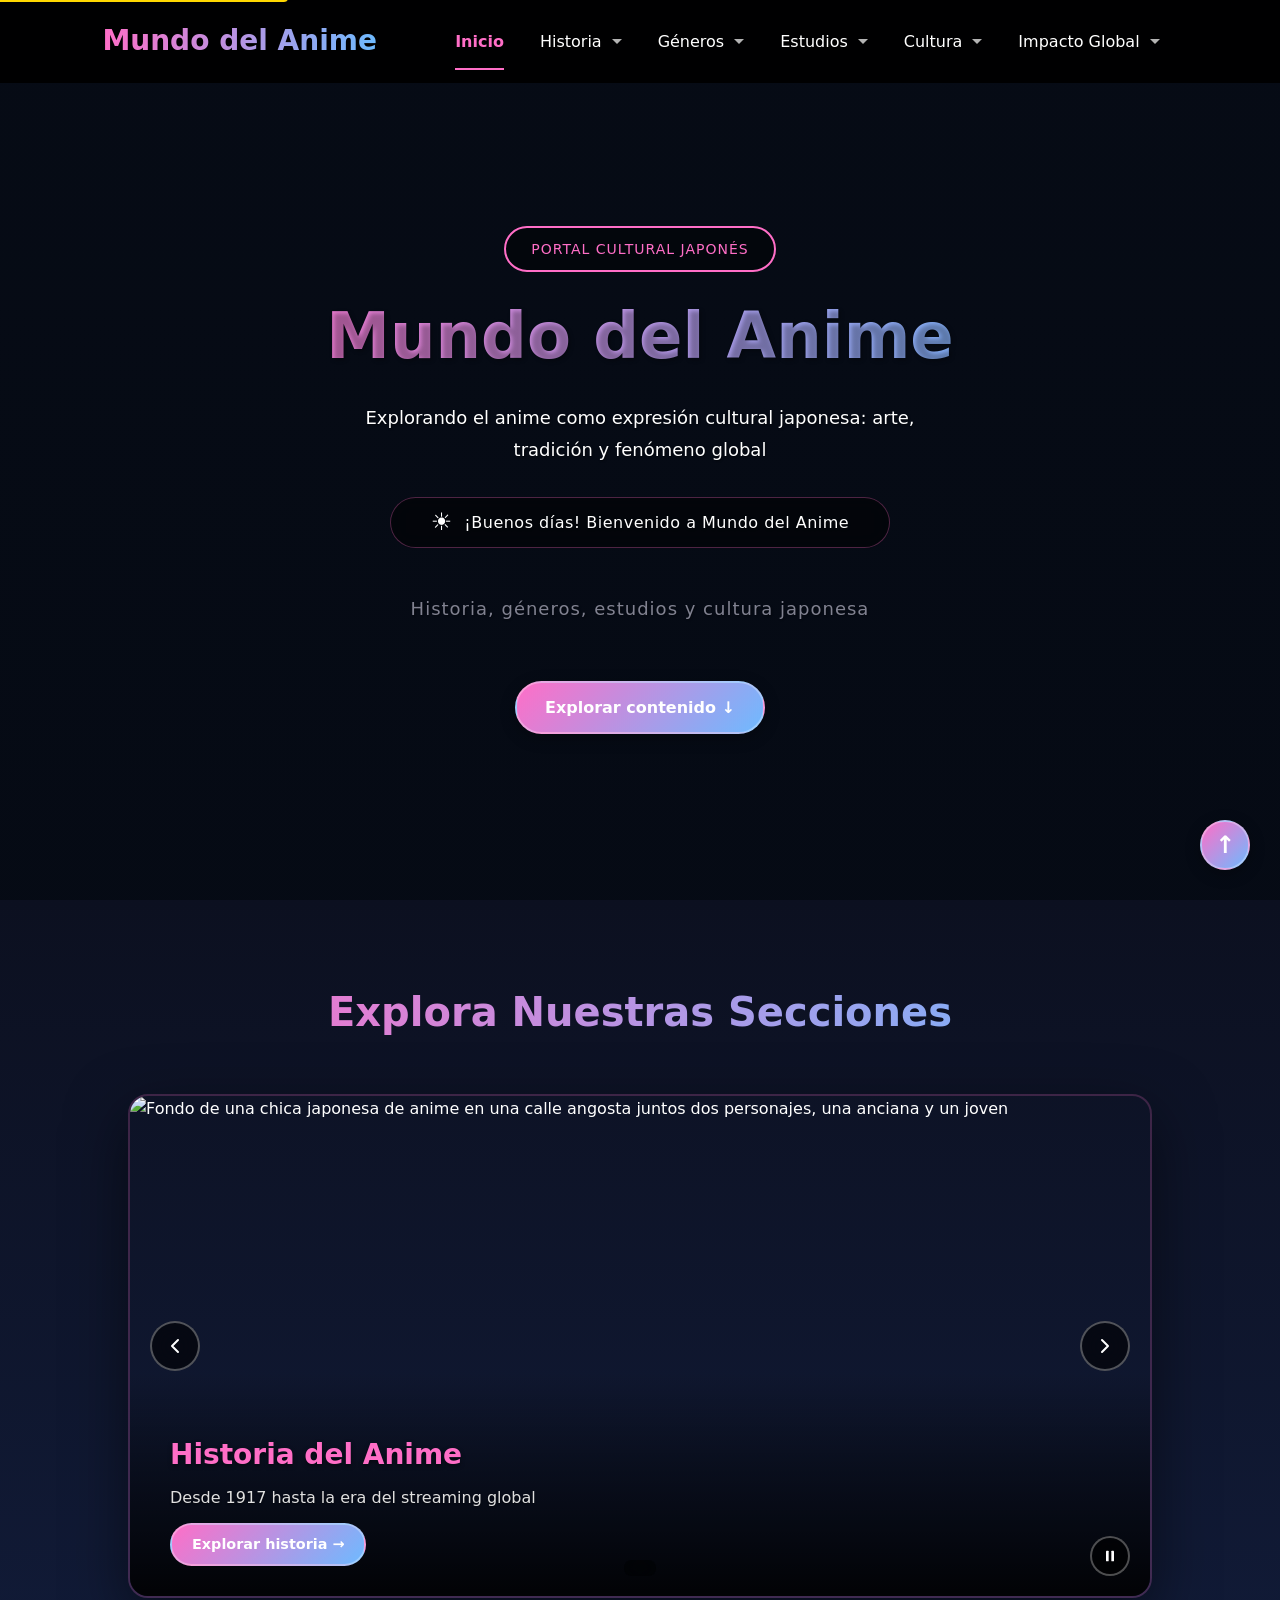
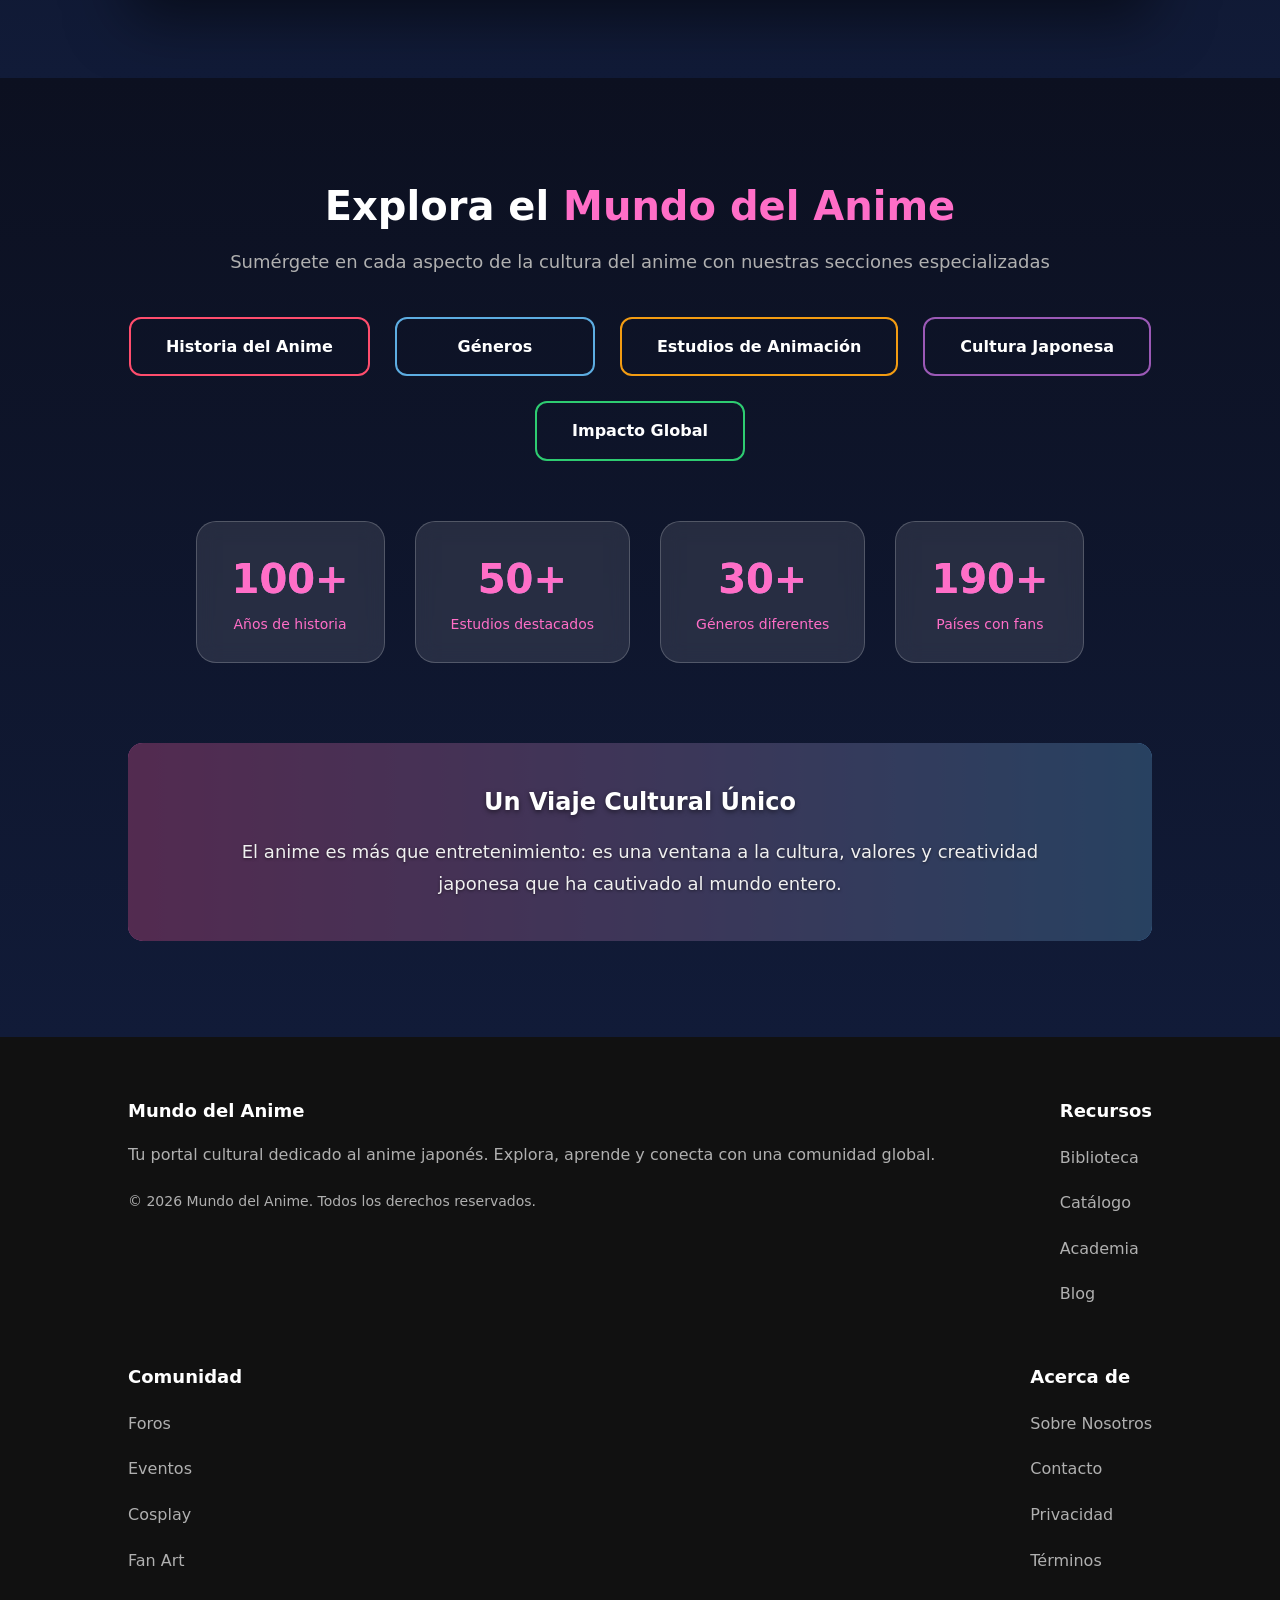
==== HTML/index.html @ baec37e3 "Add files via upload" ====
<!DOCTYPE html>
<html lang="es">
<head>
    <meta charset="UTF-8">
    <meta name="viewport" content="width=device-width, initial-scale=1.0">
    <meta name="description" content="Mundo del Anime - Portal cultural dedicado al anime japonés. Explora historia, géneros, estudios, cultura y el impacto global del anime.">
    <title>Mundo del Anime - Portal Cultural Japonés</title>
    <link rel="preconnect" href="https://fonts.googleapis.com">
    <link rel="preconnect" href="https://fonts.gstatic.com" crossorigin>
    <link rel="stylesheet" href="../CSS/estilos.css">
    <link rel="stylesheet" href="../CSS/dropdown.css">
    <link rel="stylesheet" href="../CSS/lang-selector.css">
</head>
<body class="pagina-index">
    <a href="#main-content" class="skip-link">Saltar al contenido principal</a>

    <header role="banner">
        <button class="hamburger" id="hamburgerBtn" aria-label="Menú de navegación" aria-expanded="false">☰</button>
        <a href="index.html" class="logo" aria-label="Mundo del Anime - Inicio">Mundo del Anime</a>
        
        <nav role="navigation" aria-label="Navegación principal" id="mainNav">
            <ul class="nav-menu">
                <li><a href="index.html" class="nav-link" aria-current="page">Inicio</a></li>
                
                <!-- DROPDOWN: HISTORIA -->
                <li>
                    <button class="dropdown-btn" aria-expanded="false" aria-haspopup="true" aria-controls="dropdown-historia">
                        Historia
                        <span class="dropdown-arrow" aria-hidden="true"></span>
                    </button>
                    <ul class="dropdown-list" id="dropdown-historia" role="menu">
                        <li role="none"><a href="historia.html#periodo1-titulo" class="dropdown-item" role="menuitem">Los Orígenes</a></li>
                        <li role="none"><a href="historia.html#periodo2-titulo" class="dropdown-item" role="menuitem">Posguerra</a></li>
                        <li role="none"><a href="historia.html#periodo3-titulo" class="dropdown-item" role="menuitem">Era Dorada</a></li>
                        <li role="none"><a href="historia.html#periodo4-titulo" class="dropdown-item" role="menuitem">Expansión Global</a></li>
                        <li role="none"><a href="historia.html#periodo5-titulo" class="dropdown-item" role="menuitem">Era Digital</a></li>
                        <li role="none"><a href="historia.html#periodo6-titulo" class="dropdown-item" role="menuitem">Streaming</a></li>
                    </ul>
                </li>
                
                <!-- DROPDOWN: GÉNEROS -->
                <li>
                    <button class="dropdown-btn" aria-expanded="false" aria-haspopup="true" aria-controls="dropdown-generos">
                        Géneros
                        <span class="dropdown-arrow" aria-hidden="true"></span>
                    </button>
                    <ul class="dropdown-list" id="dropdown-generos" role="menu">
                        <li role="none"><a href="generos.html#demograficos-titulo" class="dropdown-item" role="menuitem">Demográficos</a></li>
                        <li role="none"><a href="generos.html#tematicos-titulo" class="dropdown-item" role="menuitem">Temáticos</a></li>
                    </ul>
                </li>
                
                <!-- DROPDOWN: ESTUDIOS -->
                <li>
                    <button class="dropdown-btn" aria-expanded="false" aria-haspopup="true" aria-controls="dropdown-estudios">
                        Estudios
                        <span class="dropdown-arrow" aria-hidden="true"></span>
                    </button>
                    <ul class="dropdown-list" id="dropdown-estudios" role="menu">
                        <li role="none"><a href="estudios.html#ghibli-titulo" class="dropdown-item" role="menuitem">Studio Ghibli</a></li>
                        <li role="none"><a href="estudios.html#kyoto-titulo" class="dropdown-item" role="menuitem">Kyoto Animation</a></li>
                        <li role="none"><a href="estudios.html#toei-titulo" class="dropdown-item" role="menuitem">Toei Animation</a></li>
                    </ul>
                </li>
                
                <!-- DROPDOWN: CULTURA -->
                <li>
                    <button class="dropdown-btn" aria-expanded="false" aria-haspopup="true" aria-controls="dropdown-cultura">
                        Cultura
                        <span class="dropdown-arrow" aria-hidden="true"></span>
                    </button>
                    <ul class="dropdown-list" id="dropdown-cultura" role="menu">
                        <li role="none"><a href="cultura.html#valores-titulo" class="dropdown-item" role="menuitem">Valores</a></li>
                        <li role="none"><a href="cultura.html#tradiciones-titulo" class="dropdown-item" role="menuitem">Tradiciones</a></li>
                        <li role="none"><a href="cultura.html#gastronomia-titulo" class="dropdown-item" role="menuitem">Gastronomía</a></li>
                        <li role="none"><a href="cultura.html#festivales-titulo" class="dropdown-item" role="menuitem">Festivales</a></li>
                    </ul>
                </li>
                
                <!-- DROPDOWN: IMPACTO GLOBAL -->
                <li>
                    <button class="dropdown-btn" aria-expanded="false" aria-haspopup="true" aria-controls="dropdown-impacto">
                        Impacto Global
                        <span class="dropdown-arrow" aria-hidden="true"></span>
                    </button>
                    <ul class="dropdown-list" id="dropdown-impacto" role="menu">
                        <li role="none"><a href="impacto.html#videojuegos-titulo" class="dropdown-item" role="menuitem">Videojuegos</a></li>
                        <li role="none"><a href="impacto.html#eventos-titulo" class="dropdown-item" role="menuitem">Eventos</a></li>
                        <li role="none"><a href="impacto.html#streaming-titulo" class="dropdown-item" role="menuitem">Streaming</a></li>
                        <li role="none"><a href="impacto.html#influencia-titulo" class="dropdown-item" role="menuitem">Influencia</a></li>
                    </ul>
                </li>
            </ul>
        </nav>
    </header>

    <main id="main-content" role="main">
        <section class="hero video-hero" id="video-hero" aria-label="Introducción visual">
            <video class="video-background" id="hero-video" muted playsinline loop aria-label="Video de fondo con escenas de anime" preload="none">
                <source src="../Videos/anime-bg-1.mp4" type="video/mp4">
                <source src="../Videos/anime-bg-2.mp4" type="video/mp4">
                <source src="../Videos/anime-bg-3.mp4" type="video/mp4">
                <source src="../Videos/anime-bg-4.mp4" type="video/mp4">
                <source src="../Videos/anime-bg-5.mp4" type="video/mp4">
            </video>
            
            <div class="hero-content-simple index-hero-simple">
                <div class="portal index-portal">Portal Cultural Japonés</div>
                <h1 class="titulo index-titulo">Mundo del Anime</h1>
                <p class="index-descripcion">Explorando el anime como expresión cultural japonesa: arte, tradición y fenómeno global</p>
                
                <div id="greeting-message" class="greeting-message" aria-live="polite" role="status">
                    <span class="greeting-icon" id="greeting-icon">☀️</span>
                    <span class="greeting-text" id="greeting-text">¡Buenos días! Bienvenido a Mundo del Anime</span>
                </div>
                
                <p class="index-frase">Historia, géneros, estudios y cultura japonesa</p>
                
                <a href="#explorar-contenido" class="hero-boton index-boton">Explorar contenido ↓</a>
            </div>
        </section>

        <section class="slider-section" aria-label="Imágenes destacadas del anime">
            <h2 class="slider-section-title">Explora Nuestras Secciones</h2>
            
            <div class="slider-container" id="anime-slider" role="region" aria-roledescription="carrusel" aria-label="Galería de secciones del portal">
                <div class="slider-track" id="slider-track">
                    
                    <!-- Slide 1: HISTORIA -->
                    <div class="slide active" role="group" aria-roledescription="diapositiva" aria-label="Sección 1 de 5: Historia">
                        <img src="../Images/historia-bg.jpg" alt="Fondo de una chica japonesa de anime en una calle angosta juntos dos personajes, una anciana y un joven" loading="lazy">
                        <div class="slide-caption">
                            <h3>Historia del Anime</h3>
                            <p>Desde 1917 hasta la era del streaming global</p>
                            <a href="historia.html" class="slide-link">Explorar historia →</a>
                        </div>
                    </div>
                    
                    <!-- Slide 2: GÉNEROS -->
                    <div class="slide" role="group" aria-roledescription="diapositiva" aria-label="Sección 2 de 5: Géneros">
                        <img src="../Images/generos-bg.jpg" alt="Collage de diversos libros de manga en una colección" loading="lazy">
                        <div class="slide-caption">
                            <h3>Géneros del Anime</h3>
                            <p>Shōnen, Shōjo, Seinen, Joséi y géneros temáticos</p>
                            <a href="generos.html" class="slide-link">Explorar géneros →</a>
                        </div>
                    </div>
                    
                    <!-- Slide 3: ESTUDIOS -->
                    <div class="slide" role="group" aria-roledescription="diapositiva" aria-label="Sección 3 de 5: Estudios">
                        <img src="../Images/estudios-bg.jpg" alt="Collage de chico de anime viendo su celular" loading="lazy">
                        <div class="slide-caption">
                            <h3>Estudios de Animación</h3>
                            <p>Studio Ghibli, Kyoto Animation, Toei y más</p>
                            <a href="estudios.html" class="slide-link">Explorar estudios →</a>
                        </div>
                    </div>
                    
                    <!-- Slide 4: CULTURA -->
                    <div class="slide" role="group" aria-roledescription="diapositiva" aria-label="Sección 4 de 5: Cultura">
                        <img src="../Images/cultura-bg.jpg" alt="Ilustracion tradicional de personas en un bosque de bambú" loading="lazy">
                        <div class="slide-caption">
                            <h3>Cultura Japonesa</h3>
                            <p>Valores, tradiciones, gastronomía y ceremonias</p>
                            <a href="cultura.html" class="slide-link">Explorar cultura →</a>
                        </div>
                    </div>
                    
                    <!-- Slide 5: IMPACTO -->
                    <div class="slide" role="group" aria-roledescription="diapositiva" aria-label="Sección 5 de 5: Impacto Global">
                        <img src="../Images/impacto-bg.jpg" alt="Dos personajes de anime que caminan y se miran mutuamente" loading="lazy">
                        <div class="slide-caption">
                            <h3>Impacto Global</h3>
                            <p>Videojuegos, eventos, streaming y moda mundial</p>
                            <a href="impacto.html" class="slide-link">Explorar impacto →</a>
                        </div>
                    </div>
                    
                </div>
                
                <button class="slider-btn slider-prev" id="slider-prev" aria-label="Imagen anterior" title="Anterior">
                    <svg viewBox="0 0 24 24" fill="none" stroke="currentColor" stroke-width="2" stroke-linecap="round" stroke-linejoin="round"><polyline points="15 18 9 12 15 6"></polyline></svg>
                </button>
                <button class="slider-btn slider-next" id="slider-next" aria-label="Imagen siguiente" title="Siguiente">
                    <svg viewBox="0 0 24 24" fill="none" stroke="currentColor" stroke-width="2" stroke-linecap="round" stroke-linejoin="round"><polyline points="9 18 15 12 9 6"></polyline></svg>
                </button>
                
                <div class="slider-dots" id="slider-dots" role="tablist" aria-label="Navegación de diapositivas"></div>
                
                <button class="slider-play-pause" id="slider-play-pause" aria-label="Pausar reproducción automática" title="Pausar">
                    <svg class="icon-pause" viewBox="0 0 24 24" fill="currentColor"><rect x="6" y="4" width="4" height="16" rx="1"></rect><rect x="14" y="4" width="4" height="16" rx="1"></rect></svg>
                    <svg class="icon-play" viewBox="0 0 24 24" fill="currentColor" style="display:none"><polygon points="5 3 19 12 5 21 5 3"></polygon></svg>
                </button>
            </div>
        </section>
        <!-- FIN SLIDER -->

        <section class="explorar" id="explorar-contenido" aria-labelledby="explorar-titulo">
            <h2 id="explorar-titulo">Explora el <span>Mundo del Anime</span></h2>
            <p>Sumérgete en cada aspecto de la cultura del anime con nuestras secciones especializadas</p>

            <nav class="botones" aria-label="Navegación de secciones">
                <a href="historia.html" class="boton historia" aria-label="Ir a Historia del Anime">Historia del Anime</a>
                <a href="generos.html" class="boton genero" aria-label="Ir a Géneros de Anime">Géneros</a>
                <a href="estudios.html" class="boton estudios" aria-label="Ir a Estudios de Animación">Estudios de Animación</a>
                <a href="cultura.html" class="boton cultura" aria-label="Ir a Cultura Japonesa">Cultura Japonesa</a>
                <a href="impacto.html" class="boton impacto" aria-label="Ir a Impacto Global del Anime">Impacto Global</a>
            </nav>

            <div class="stats-container">
                <div class="stat-card">
                    <span class="stat-number">100+</span>
                    <span class="stat-label">Años de historia</span>
                </div>
                <div class="stat-card">
                    <span class="stat-number">50+</span>
                    <span class="stat-label">Estudios destacados</span>
                </div>
                <div class="stat-card">
                    <span class="stat-number">30+</span>
                    <span class="stat-label">Géneros diferentes</span>
                </div>
                <div class="stat-card">
                    <span class="stat-number">190+</span>
                    <span class="stat-label">Países con fans</span>
                </div>
            </div>

            <article class="tarjeta" aria-labelledby="tarjeta-titulo">
                <h3 id="tarjeta-titulo">Un Viaje Cultural Único</h3>
                <p>El anime es más que entretenimiento: es una ventana a la cultura, valores y creatividad japonesa que ha cautivado al mundo entero.</p>
            </article>
        </section>
    </main>

    <footer role="contentinfo">
        <div>
            <h3>Mundo del Anime</h3>
            <p>Tu portal cultural dedicado al anime japonés. Explora, aprende y conecta con una comunidad global.</p>
            <p class="copyright">© 2026 Mundo del Anime. Todos los derechos reservados.</p>
        </div>
        <nav aria-label="Recursos">
            <h3>Recursos</h3>
            <ul>
                <li><a href="#" aria-label="Biblioteca de anime">Biblioteca</a></li>
                <li><a href="#" aria-label="Catálogo completo">Catálogo</a></li>
                <li><a href="#" aria-label="Academia de anime">Academia</a></li>
                <li><a href="#" aria-label="Blog de noticias">Blog</a></li>
            </ul>
        </nav>
        <nav aria-label="Comunidad">
            <h3>Comunidad</h3>
            <ul>
                <li><a href="#" aria-label="Foros de discusión">Foros</a></li>
                <li><a href="#" aria-label="Eventos de anime">Eventos</a></li>
                <li><a href="#" aria-label="Galería de Cosplay">Cosplay</a></li>
                <li><a href="#" aria-label="Fan Art de la comunidad">Fan Art</a></li>
            </ul>
        </nav>
        <nav aria-label="Información legal">
            <h3>Acerca de</h3>
            <ul>
                <li><a href="#" aria-label="Sobre nosotros">Sobre Nosotros</a></li>
                <li><a href="#" aria-label="Contacto">Contacto</a></li>
                <li><a href="#" aria-label="Política de privacidad">Privacidad</a></li>
                <li><a href="#" aria-label="Términos de uso">Términos</a></li>
            </ul>
        </nav>
    </footer>

    <a href="#" class="boton-subir" title="Volver arriba" aria-label="Volver al inicio de la página">↑</a>

    <script>
        (function() {
            'use strict';
            
            const botonSubir = document.querySelector('.boton-subir');
            if (botonSubir) {
                botonSubir.addEventListener('click', function(e) {
                    e.preventDefault();
                    window.scrollTo({ top: 0, behavior: 'smooth' });
                });
            }
            
            const mobileSelect = document.querySelector('.mobile-nav-select');
            if (mobileSelect) {
                mobileSelect.addEventListener('change', function(e) {
                    if (e.target.value) window.location.href = e.target.value;
                });
            }
            
            var hamburger = document.getElementById('hamburgerBtn');
            var navMenu = document.getElementById('mainNav');
            
            function resetMenuState() {
                if (window.innerWidth > 768) {
                    if (navMenu) navMenu.classList.remove('active');
                    if (hamburger) hamburger.style.display = 'none';
                } else {
                    if (hamburger) hamburger.style.display = 'block';
                    if (navMenu) navMenu.classList.remove('active');
                }
            }
            
            if (hamburger && navMenu) {
                resetMenuState();
                window.addEventListener('resize', resetMenuState);
                
                hamburger.addEventListener('click', function() {
                    navMenu.classList.toggle('active');
                });
                
                var enlaces = navMenu.querySelectorAll('a');
                for (var i = 0; i < enlaces.length; i++) {
                    enlaces[i].addEventListener('click', function() {
                        if (window.innerWidth <= 768) {
                            navMenu.classList.remove('active');
                        }
                    });
                }
            }
            
            function loadVideoDeferred() {
                const video = document.getElementById('hero-video');
                if (!video) return;
                const videos = ['../Videos/anime-bg-1.mp4', '../Videos/anime-bg-2.mp4', '../Videos/anime-bg-3.mp4', '../Videos/anime-bg-4.mp4', '../Videos/anime-bg-5.mp4'];
                let current = 0;
                function changeVideo(index) {
                    if (index >= videos.length) index = 0;
                    current = index;
                    video.src = videos[current];
                    video.load();
                    video.play().catch(e => console.log('Video play:', e));
                }
                video.addEventListener('ended', () => changeVideo(current + 1));
                changeVideo(0);
            }
            
            if (document.readyState === 'complete') setTimeout(loadVideoDeferred, 2000);
            else window.addEventListener('load', () => setTimeout(loadVideoDeferred, 2000));
        })();
    </script>
    
    <!-- SCRIPTS PARA SLIDER Y MENSAJE DE HORA -->
    <script src="../JS/slider.js"></script>
    <script src="../JS/greeting.js"></script>
    <script src="../JS/header-scroll.js"></script>    
    <script src="../JS/traducciones.js"></script>
    <script src="../JS/dropdown.js"></script>
    <script src="../JS/animations.js"></script>
</body>
</html>
---- CSS/estilos.css ----
/* ============================================
   ESTILOS ACCESIBLES - MUNDO DEL ANIME
   Con cumplimiento WCAG 2.1 AA y diseño responsive
   ============================================ */

/* ===== VARIABLES CSS PARA ACCESIBILIDAD ===== */
:root {
    /* Colores base con contraste WCAG AA */
    --color-bg-dark: #0b0f1a;
    --color-bg-darker: #050810;
    --color-text-primary: #ffffff;
    --color-text-secondary: #e0e0e0;
    --color-text-muted: #b0b0b0;
    
    /* Colores de acento con contraste garantizado */
    --color-accent-pink: #ff6ec7;
    --color-accent-blue: #6ebaff;
    --color-accent-orange: #f39c12;
    --color-accent-purple: #9b59b6;
    --color-accent-green: #2ecc71;
    
    /* Estados focus visibles */
    --color-focus: #ffd700;
    --color-focus-outline: 3px solid var(--color-focus);
    
    /* Espaciado accesible */
    --spacing-xs: 0.5rem;
    --spacing-sm: 1rem;
    --spacing-md: 1.5rem;
    --spacing-lg: 2rem;
    --spacing-xl: 3rem;
    
    /* Tamaños de fuente accesibles */
    --font-size-base: 16px;
    --font-size-sm: 0.875rem;
    --font-size-lg: 1.125rem;
    --font-size-xl: 1.25rem;
    --font-size-2xl: 1.5rem;
    --font-size-3xl: 2rem;
    --font-size-4xl: 2.5rem;
    
    /* Líneas de altura legibles */
    --line-height-tight: 1.4;
    --line-height-normal: 1.6;
    --line-height-relaxed: 1.8;
}

/* ===== RESET Y BASE ACCESIBLE ===== */
* {
    margin: 0;
    padding: 0;
    box-sizing: border-box;
}

html {
    font-size: var(--font-size-base);
    scroll-behavior: smooth;
    -webkit-text-size-adjust: 100%;
}

body {
    font-family: 'Segoe UI', system-ui, -apple-system, BlinkMacSystemFont, Roboto, 'Helvetica Neue', Arial, sans-serif;
    background: var(--color-bg-dark);
    color: var(--color-text-primary);
    line-height: var(--line-height-normal);
    overflow-x: hidden;
    min-height: 100vh;
}

/* Ocultar scrollbar pero mantener funcionalidad */
body::-webkit-scrollbar {
    width: 10px;
}

body::-webkit-scrollbar-track {
    background: var(--color-bg-darker);
}

body::-webkit-scrollbar-thumb {
    background: var(--color-accent-pink);
    border-radius: 5px;
}

body::-webkit-scrollbar-thumb:hover {
    background: var(--color-accent-blue);
}

/* ===== SKIP LINK - ACCESIBILIDAD ===== */
.skip-link {
    position: absolute;
    top: -40px;
    left: 0;
    background: var(--color-focus);
    color: var(--color-bg-dark);
    padding: 8px 16px;
    text-decoration: none;
    font-weight: bold;
    z-index: 10000;
    border-radius: 0 0 4px 0;
    transition: top 0.3s;
}

.skip-link:focus {
    top: 0;
    outline: var(--color-focus-outline);
    outline-offset: 2px;
}

/* ===== UTILIDADES DE ACCESIBILIDAD ===== */
.visually-hidden {
    position: absolute;
    width: 1px;
    height: 1px;
    padding: 0;
    margin: -1px;
    overflow: hidden;
    clip: rect(0, 0, 0, 0);
    white-space: nowrap;
    border: 0;
}

/* Focus visible para navegación por teclado */
*:focus {
    outline: var(--color-focus-outline);
    outline-offset: 2px;
}

/* Quitar outline de mouse, mantener de teclado */
*:focus:not(:focus-visible) {
    outline: none;
}

*:focus-visible {
    outline: var(--color-focus-outline);
    outline-offset: 2px;
}

/* ===== HEADER ===== */
header {
    position: fixed;
    top: 0;
    left: 0;
    width: 100%;
    display: flex;
    justify-content: space-between;
    align-items: center;
    padding: 15px 8%;
    background: rgba(0, 0, 0, 0.95);
    backdrop-filter: blur(10px);
    z-index: 1000;
    flex-wrap: wrap;
    gap: var(--spacing-sm);
    transition: transform 0.3s ease, opacity 0.3s ease; /* ← Importante */
}

/* Cuando el header está oculto, no debe recibir clicks */
header[style*="translateY(-100%)"] {
    pointer-events: none;
}

/* LOGO */
.logo {
    font-size: 1.75rem;
    font-weight: bold;
    text-decoration: none;
    background: linear-gradient(90deg, var(--color-accent-pink), var(--color-accent-blue));
    background-clip: text;
    -webkit-background-clip: text;
    color: transparent;
    padding: 4px 0;
}

.logo:focus {
    outline: var(--color-focus-outline);
    border-radius: 4px;
}

/* NAVEGACIÓN */
.menu {
    display: flex;
    gap: 2rem;
    list-style: none;
    flex-wrap: wrap;
}

.menu a {
    text-decoration: none;
    color: var(--color-text-primary);
    font-size: 1rem;
    padding: 8px 12px;
    border-radius: 4px;
    transition: all 0.3s ease;
    position: relative;
}

.menu a:hover,
.menu a:focus {
    color: var(--color-accent-pink);
    background: rgba(255, 110, 199, 0.1);
}

.menu a[aria-current="page"] {
    color: var(--color-accent-pink);
    font-weight: bold;
}

.menu a[aria-current="page"]::after {
    content: '';
    position: absolute;
    bottom: -4px;
    left: 12px;
    right: 12px;
    height: 2px;
    background: var(--color-accent-pink);
}

/* ===== SELECTOR DE IDIOMA ===== */
.language-selector {
    display: flex;
    align-items: center;
    gap: 5px;
    background: rgba(255, 255, 255, 0.1);
    padding: 5px 10px;
    border-radius: 30px;
    border: 1px solid rgba(255, 255, 255, 0.2);
}

.lang-btn {
    background: none;
    border: 2px solid transparent;
    color: white;
    cursor: pointer;
    font-size: 0.875rem;
    font-weight: bold;
    padding: 4px 10px;
    border-radius: 15px;
    transition: all 0.3s ease;
}

.lang-btn:focus {
    border-color: var(--color-focus);
    outline: none;
}

.lang-btn span {
    opacity: 0.7;
    transition: all 0.3s ease;
}

.lang-btn span.active,
.lang-btn:hover span {
    opacity: 1;
    color: var(--color-accent-pink);
}

.lang-separator {
    color: rgba(255, 255, 255, 0.3);
    font-size: 0.875rem;
}

/* ===== HERO CON VIDEO ===== */
.video-hero {
    position: relative;
    height: 100vh;
    overflow: hidden;
}

.video-background {
    position: absolute;
    top: 50%;
    left: 50%;
    min-width: 100%;
    min-height: 100%;
    width: auto;
    height: auto;
    transform: translateX(-50%) translateY(-50%);
    z-index: -1;
    object-fit: cover;
}

.video-hero::before {
    content: "";
    position: absolute;
    top: 0;
    left: 0;
    width: 100%;
    height: 100%;
    background: linear-gradient(rgba(5, 10, 20, 0.7), rgba(5, 10, 20, 0.8));
    z-index: 0;
}

.video-hero .hero-content {
    position: relative;
    z-index: 2;
}

/* ===== HERO BASE ===== */
.hero {
    min-height: 70vh;
    background-size: cover;
    background-position: center;
    display: flex;
    align-items: center;
    justify-content: center;
    padding: 120px 5% 60px;
    position: relative;
}

.hero::before {
    content: "";
    position: absolute;
    top: 0;
    left: 0;
    width: 100%;
    height: 100%;
    background: linear-gradient(rgba(5, 10, 20, 0.8), rgba(5, 10, 20, 0.9));
}

.hero-content {
    position: relative;
    text-align: center;
    background: rgba(0, 0, 0, 0.6);
    padding: 3rem 4rem;
    border-radius: 20px;
    backdrop-filter: blur(10px);
    max-width: 900px;
    width: 90%;
}

.portal {
    display: inline-block;
    padding: 10px 25px;
    border-radius: 30px;
    border: 2px solid var(--color-accent-pink);
    margin-bottom: 20px;
    font-size: 0.875rem;
    text-transform: uppercase;
    letter-spacing: 1px;
}

.titulo {
    font-size: clamp(2rem, 5vw, 4rem);
    margin-bottom: 20px;
    background: linear-gradient(90deg, var(--color-accent-pink), var(--color-accent-blue));
    background-clip: text;
    -webkit-background-clip: text;
    color: transparent;
    line-height: var(--line-height-tight);
}

.hero-content p {
    color: var(--color-text-secondary);
    font-size: var(--font-size-lg);
    line-height: var(--line-height-relaxed);
    max-width: 600px;
    margin: 0 auto;
}

/* ===== SECCIÓN EXPLORAR ===== */
.explorar {
    padding: 6rem 10%;
    text-align: center;
    background: linear-gradient(180deg, #0c1020, #111b38);
    position: relative;
    z-index: 1;
    overflow: hidden;
}

.explorar h2 {
    font-size: clamp(1.75rem, 4vw, 2.5rem);
    margin-bottom: 10px;
}

.explorar span {
    color: var(--color-accent-pink);
}

.explorar > p {
    color: var(--color-text-muted);
    margin-bottom: 40px;
    font-size: var(--font-size-lg);
}

.botones {
    display: flex;
    flex-wrap: wrap;
    justify-content: center;
    gap: 25px;
}

.boton {
    padding: 15px 35px;
    border-radius: 12px;
    border: 2px solid;
    text-decoration: none;
    font-weight: bold;
    color: white;
    transition: all 0.4s ease;
    min-width: 200px;
    text-align: center;
}

.boton:focus {
    transform: scale(1.05);
    box-shadow: 0 0 20px currentColor;
}

.historia { border-color: #ff4d6d; }
.genero { border-color: #5dade2; }
.estudios { border-color: #f39c12; }
.cultura { border-color: #9b59b6; }
.impacto { border-color: #2ecc71; }

.boton:hover {
    transform: scale(1.05);
    box-shadow: 0 0 20px currentColor;
}

/* Estados hover de sección */
.explorar::before {
    content: "";
    position: absolute;
    top: 0;
    left: 0;
    width: 100%;
    height: 100%;
    opacity: 0;
    transition: opacity 0.4s ease;
    z-index: -1;
    pointer-events: none;
}

.explorar.historia-hover::before {
    opacity: 1;
    background: rgba(255, 77, 109, 0.15);
}

.explorar.genero-hover::before {
    opacity: 1;
    background: rgba(93, 173, 226, 0.15);
}

.explorar.estudios-hover::before {
    opacity: 1;
    background: rgba(243, 156, 18, 0.15);
}

.explorar.cultura-hover::before {
    opacity: 1;
    background: rgba(155, 89, 182, 0.15);
}

.explorar.impacto-hover::before {
    opacity: 1;
    background: rgba(46, 204, 113, 0.15);
}

/* Tarjeta */
.tarjeta {
    margin-top: 80px;
    padding: 40px;
    border-radius: 15px;
    position: relative;
    z-index: 2;
    overflow: hidden;
}

.tarjeta::before {
    content: "";
    position: absolute;
    top: 0;
    left: 0;
    right: 0;
    bottom: 0;
    background: linear-gradient(90deg, var(--color-accent-pink), var(--color-accent-blue), var(--color-accent-pink), var(--color-accent-blue));
    background-size: 300% 100%;
    animation: moverDegradado 8s linear infinite alternate;
    z-index: -1;
}

.tarjeta::after {
    content: "";
    position: absolute;
    top: 0;
    left: 0;
    right: 0;
    bottom: 0;
    background: rgba(10, 15, 30, 0.7);
    z-index: -1;
}

@keyframes moverDegradado {
    0% { background-position: 0% 0%; }
    100% { background-position: 100% 0%; }
}

.tarjeta h3 {
    font-size: var(--font-size-2xl);
    margin-bottom: 15px;
    color: white;
    text-shadow: 0 2px 5px rgba(0, 0, 0, 0.5);
}

.tarjeta p {
    color: #f0f0f0;
    font-size: var(--font-size-lg);
    line-height: var(--line-height-relaxed);
    text-shadow: 0 1px 3px rgba(0, 0, 0, 0.5);
    max-width: 800px;
    margin: 0 auto;
}

/* ===== BOTÓN PARA SUBIR ===== */
.boton-subir {
    position: fixed;
    bottom: 30px;
    right: 30px;
    width: 50px;
    height: 50px;
    background: linear-gradient(135deg, var(--color-accent-pink), var(--color-accent-blue));
    border-radius: 50%;
    display: flex;
    justify-content: center;
    align-items: center;
    color: white;
    text-decoration: none;
    font-size: 24px;
    font-weight: bold;
    box-shadow: 0 4px 15px rgba(0, 0, 0, 0.3);
    transition: all 0.3s ease;
    z-index: 9999;
    border: 2px solid rgba(255, 255, 255, 0.3);
}

.boton-subir:hover,
.boton-subir:focus {
    transform: translateY(-5px) scale(1.1);
    box-shadow: 0 6px 20px rgba(255, 110, 199, 0.5);
    border-color: white;
    outline: none;
}

.boton-subir:focus-visible {
    outline: var(--color-focus-outline);
}

/* ===== FOOTER ===== */
footer {
    background: #111;
    padding: 60px 10%;
    display: flex;
    flex-wrap: wrap;
    gap: 40px;
    justify-content: space-between;
}

footer h3 {
    margin-bottom: 15px;
    color: white;
    font-size: var(--font-size-lg);
}

footer ul {
    list-style: none;
}

footer li {
    margin: 10px 0;
}

footer a {
    color: var(--color-text-muted);
    text-decoration: none;
    padding: 4px 0;
    display: inline-block;
    transition: all 0.3s ease;
    border-bottom: 2px solid transparent;
}

footer a:hover,
footer a:focus {
    color: var(--color-accent-pink);
    border-bottom-color: var(--color-accent-pink);
}

footer p {
    color: var(--color-text-muted);
    line-height: var(--line-height-relaxed);
}

.copyright {
    margin-top: 20px;
    font-size: var(--font-size-sm);
    color: var(--color-text-muted);
}

/* ============================================
   PÁGINA DE HISTORIA - ESTILOS AZULES
   ============================================ */
.pagina-historia {
    background: #0a121f;
}

.historia-hero {
    background-image: url("../Images/historia-bg.jpg");
    background-color: #0a121f;
}

.historia-hero::before {
    background: linear-gradient(rgba(10, 18, 31, 0.7), rgba(10, 18, 31, 0.85));
}

.historia-hero .hero-content {
    background: rgba(10, 18, 31, 0.5);
    border: 1px solid rgba(93, 173, 226, 0.3);
}

.historia-hero .portal {
    border-color: rgba(93, 173, 226, 0.8);
    color: #5dade2;
    background: rgba(93, 173, 226, 0.1);
}

.historia-hero .titulo {
    background: linear-gradient(90deg, #5dade2, #2c3e50);
    -webkit-background-clip: text;
    background-clip: text;
}

.historia-hero p {
    color: #e0e8f0;
}

.introduccion-historia {
    padding: 60px 10%;
    background: linear-gradient(180deg, #0a121f, #152a3a);
}

.introduccion-historia .texto-intro {
    color: #e0e8f0;
    font-size: var(--font-size-lg);
    line-height: var(--line-height-relaxed);
    max-width: 1000px;
    margin: 0 auto 30px;
}

.periodos-historia {
    padding: 80px 10%;
    background: #0a121f;
}

.periodo {
    display: grid;
    grid-template-columns: 1fr 1.5fr;
    gap: 50px;
    margin-bottom: 100px;
    align-items: center;
}

.periodo.reverse {
    direction: rtl;
}

.periodo.reverse .periodo-contenido {
    direction: ltr;
}

.periodo-imagen {
    position: relative;
    border-radius: 15px;
    overflow: hidden;
    box-shadow: 0 20px 30px rgba(0, 0, 0, 0.5);
    border: 3px solid rgba(93, 173, 226, 0.3);
    transition: all 0.3s ease;
}

.periodo-imagen:hover,
.periodo-imagen:focus-within {
    transform: scale(1.02);
    border-color: #5dade2;
    box-shadow: 0 25px 40px rgba(93, 173, 226, 0.3);
}

.periodo-imagen img {
    width: 100%;
    height: 300px;
    object-fit: cover;
    transition: transform 0.5s ease;
}

.periodo-imagen:hover img,
.periodo-imagen:focus-within img {
    transform: scale(1.1);
}

.periodo-imagen .imagen-overlay {
    position: absolute;
    top: 0;
    left: 0;
    right: 0;
    bottom: 0;
    background: linear-gradient(45deg, rgba(93, 173, 226, 0.2), transparent);
}

.periodo-contenido {
    padding: 20px;
}

.periodo-header {
    margin-bottom: 25px;
}

.periodo .fecha {
    display: inline-block;
    background: linear-gradient(90deg, #5dade2, #2c3e50);
    color: white;
    padding: 8px 20px;
    border-radius: 30px;
    font-weight: bold;
    font-size: 1rem;
    margin-bottom: 15px;
    box-shadow: 0 5px 15px rgba(93, 173, 226, 0.3);
}

.periodo-titulo {
    font-size: clamp(1.5rem, 3vw, 2.2rem);
    margin: 0;
    background: linear-gradient(90deg, #5dade2, #2c3e50);
    -webkit-background-clip: text;
    background-clip: text;
    color: transparent;
    line-height: var(--line-height-tight);
}

.periodo-contenido p {
    color: #d0e0f0;
    font-size: var(--font-size-lg);
    line-height: var(--line-height-relaxed);
    text-align: justify;
}

.hitos-historia {
    padding: 80px 10%;
    background: linear-gradient(180deg, #152a3a, #0a121f);
    text-align: center;
}

.hitos-historia .seccion-titulo {
    background: linear-gradient(90deg, #5dade2, #2c3e50);
    -webkit-background-clip: text;
    background-clip: text;
    font-size: clamp(1.75rem, 3vw, 2.5rem);
    margin-bottom: 10px;
}

.hitos-historia .seccion-subtitulo {
    color: #b0c0d0;
    font-size: var(--font-size-lg);
    margin-bottom: 50px;
}

.tabla-hitos {
    max-width: 1200px;
    margin: 0 auto;
}

.fila-hitos {
    display: grid;
    grid-template-columns: repeat(auto-fit, minmax(250px, 1fr));
    gap: 25px;
    margin-bottom: 25px;
}

.hito-card {
    background: rgba(0, 0, 0, 0.3);
    border-radius: 15px;
    padding: 30px 20px;
    border: 2px solid rgba(93, 173, 226, 0.3);
    transition: all 0.3s ease;
    backdrop-filter: blur(10px);
}

.hito-card:hover,
.hito-card:focus-within {
    transform: translateY(-10px);
    border-color: #5dade2;
    box-shadow: 0 20px 30px rgba(93, 173, 226, 0.2);
}

.hito-fecha {
    display: block;
    font-size: 2rem;
    font-weight: bold;
    background: linear-gradient(90deg, #5dade2, #2c3e50);
    -webkit-background-clip: text;
    background-clip: text;
    color: transparent;
    margin-bottom: 15px;
}

.hito-desc {
    color: #d0e0f0;
    font-size: var(--font-size-base);
    line-height: var(--line-height-relaxed);
}

/* ============================================
   PÁGINA DE GÉNEROS - ESTILOS ROSADOS
   ============================================ */
.pagina-generos {
    background: #1a0f1a;
}

.generos-hero {
    background-image: url("../Images/generos-bg.jpg");
    background-color: #1a0f1a;
}

.generos-hero::before {
    background: linear-gradient(rgba(26, 15, 26, 0.7), rgba(26, 15, 26, 0.85));
}

.generos-hero .hero-content {
    background: rgba(26, 15, 26, 0.5);
    border: 1px solid rgba(255, 110, 199, 0.3);
}

.generos-hero .portal {
    border-color: rgba(255, 110, 199, 0.8);
    color: #ff6ec7;
    background: rgba(255, 110, 199, 0.1);
}

.generos-hero .titulo {
    background: linear-gradient(90deg, #ff6ec7, #ff9f4b);
    -webkit-background-clip: text;
    background-clip: text;
}

.generos-hero p {
    color: #f0e0f0;
}

.introduccion-generos {
    padding: 60px 10%;
    background: linear-gradient(180deg, #1a0f1a, #2a1a2a);
}

.introduccion-generos .texto-intro {
    color: #f0e0f0;
    font-size: var(--font-size-lg);
    line-height: var(--line-height-relaxed);
    max-width: 1000px;
    margin: 0 auto 30px;
}

.demograficos {
    padding: 80px 10%;
    background: #1a0f1a;
}

.seccion-titulo {
    font-size: clamp(1.75rem, 3vw, 2.5rem);
    text-align: center;
    margin-bottom: 10px;
}

.seccion-subtitulo {
    text-align: center;
    color: var(--color-text-muted);
    font-size: var(--font-size-lg);
    margin-bottom: 50px;
}

.grid-demograficos {
    display: grid;
    grid-template-columns: repeat(auto-fit, minmax(400px, 1fr));
    gap: 40px;
    margin-top: 50px;
}

.demografico-card {
    background: rgba(0, 0, 0, 0.3);
    border-radius: 20px;
    overflow: hidden;
    border: 2px solid rgba(255, 110, 199, 0.3);
    transition: all 0.3s ease;
    backdrop-filter: blur(10px);
}

.demografico-card:hover,
.demografico-card:focus-within {
    transform: translateY(-10px);
    border-color: #ff6ec7;
    box-shadow: 0 20px 30px rgba(255, 110, 199, 0.2);
}

.demografico-imagen {
    position: relative;
    height: 250px;
    overflow: hidden;
}

.demografico-imagen img {
    width: 100%;
    height: 100%;
    object-fit: cover;
    transition: transform 0.5s ease;
}

.demografico-card:hover .demografico-imagen img,
.demografico-card:focus-within .demografico-imagen img {
    transform: scale(1.1);
}

.demografico-imagen .imagen-overlay {
    position: absolute;
    bottom: 0;
    left: 0;
    right: 0;
    height: 100%;
    background: linear-gradient(to top, #ff6ec7, transparent);
    opacity: 0.3;
    transition: opacity 0.3s ease;
}

.demografico-card:hover .imagen-overlay,
.demografico-card:focus-within .imagen-overlay {
    opacity: 0.5;
}

.demografico-contenido {
    padding: 30px;
}

.genero-titulo {
    font-size: var(--font-size-2xl);
    margin-bottom: 15px;
    color: #ff6ec7;
}

.genero-descripcion {
    color: #f0e0f0;
    font-size: var(--font-size-base);
    line-height: var(--line-height-relaxed);
    margin-bottom: 20px;
}

.caracteristicas h4,
.ejemplos h4 {
    color: #ff6ec7;
    font-size: var(--font-size-lg);
    margin-bottom: 15px;
}

.caracteristicas ul {
    list-style: none;
    margin-bottom: 20px;
}

.caracteristicas li {
    color: #f0e0f0;
    margin-bottom: 10px;
    padding-left: 25px;
    position: relative;
    line-height: var(--line-height-relaxed);
}

.caracteristicas li::before {
    content: "•";
    color: #ff6ec7;
    font-size: 1.5rem;
    position: absolute;
    left: 0;
    top: -4px;
}

.ejemplos-lista {
    display: flex;
    flex-wrap: wrap;
    gap: 10px;
}

.ejemplos-lista span {
    background: rgba(255, 110, 199, 0.2);
    color: #fff;
    padding: 6px 16px;
    border-radius: 20px;
    font-size: var(--font-size-sm);
    border: 1px solid #ff6ec7;
}

.tematicos {
    padding: 80px 10%;
    background: linear-gradient(180deg, #2a1a2a, #1a0f1a);
}

.grid-tematicos {
    display: grid;
    grid-template-columns: repeat(auto-fit, minmax(300px, 1fr));
    gap: 30px;
    margin-top: 50px;
}

.tematico-card {
    background: rgba(0, 0, 0, 0.3);
    border-radius: 20px;
    overflow: hidden;
    border: 2px solid rgba(255, 110, 199, 0.3);
    transition: all 0.3s ease;
    backdrop-filter: blur(10px);
}

.tematico-card:hover,
.tematico-card:focus-within {
    transform: translateY(-10px);
    border-color: #ff6ec7;
    box-shadow: 0 20px 30px rgba(255, 110, 199, 0.2);
}

.tematico-imagen {
    height: 180px;
    overflow: hidden;
}

.tematico-imagen img {
    width: 100%;
    height: 100%;
    object-fit: cover;
    transition: transform 0.5s ease;
}

.tematico-card:hover .tematico-imagen img,
.tematico-card:focus-within .tematico-imagen img {
    transform: scale(1.1);
}

.tematico-contenido {
    padding: 25px;
}

.tematico-contenido h3 {
    color: #ff6ec7;
    font-size: var(--font-size-xl);
    margin-bottom: 10px;
}

.tematico-contenido p {
    color: #f0e0f0;
    font-size: var(--font-size-base);
    line-height: var(--line-height-relaxed);
    margin-bottom: 15px;
}

.tematico-ejemplos {
    display: flex;
    flex-wrap: wrap;
    gap: 8px;
}

.tematico-ejemplos span {
    background: rgba(255, 110, 199, 0.15);
    color: #f0e0f0;
    padding: 4px 12px;
    border-radius: 15px;
    font-size: var(--font-size-sm);
}

.posibilidades {
    padding: 100px 10%;
    background: linear-gradient(180deg, #1a0f1a, #0f0a0f);
    text-align: center;
}

.posibilidades-contenido {
    max-width: 900px;
    margin: 0 auto;
}

.texto-posibilidades {
    color: #f0e0f0;
    font-size: var(--font-size-xl);
    line-height: var(--line-height-relaxed);
    font-style: italic;
}

/* ============================================
   PÁGINA DE ESTUDIOS - ESTILOS NARANJAS
   ============================================ */
.pagina-estudios {
    background: #1a0f0a;
}

.estudios-hero {
    background-image: url("../Images/estudios-bg.jpg");
    background-color: #1a0f0a;
}

.estudios-hero::before {
    background: linear-gradient(rgba(26, 15, 10, 0.7), rgba(26, 15, 10, 0.85));
}

.estudios-hero .hero-content {
    background: rgba(26, 15, 10, 0.5);
    border: 1px solid rgba(243, 156, 18, 0.3);
}

.estudios-hero .portal {
    border-color: rgba(243, 156, 18, 0.8);
    color: #f39c12;
    background: rgba(243, 156, 18, 0.1);
}

.estudios-hero .titulo {
    background: linear-gradient(90deg, #f39c12, #e67e22);
    -webkit-background-clip: text;
    background-clip: text;
}

.estudios-hero p {
    color: #f0e0d0;
}

.introduccion-estudios {
    padding: 60px 10%;
    background: linear-gradient(180deg, #1a0f0a, #2a1a0a);
}

.introduccion-estudios .texto-intro {
    color: #f0e0d0;
    font-size: var(--font-size-lg);
    line-height: var(--line-height-relaxed);
    max-width: 1000px;
    margin: 0 auto 30px;
}

.estudio-bloque {
    padding: 60px 10%;
    background: #1a0f0a;
}

.estudio-contenedor {
    display: grid;
    grid-template-columns: 1fr 1.5fr;
    gap: 50px;
    max-width: 1200px;
    margin: 0 auto;
    align-items: start;
}

.estudio-imagen {
    position: relative;
    border-radius: 15px;
    overflow: hidden;
    box-shadow: 0 15px 30px rgba(0, 0, 0, 0.5);
    border: 3px solid rgba(243, 156, 18, 0.3);
    transition: all 0.3s ease;
    background-color: #2a1a0a;
}

.estudio-imagen:hover,
.estudio-imagen:focus-within {
    transform: scale(1.02);
    border-color: #f39c12;
    box-shadow: 0 20px 40px rgba(243, 156, 18, 0.3);
}

.estudio-imagen img {
    width: 100%;
    height: auto;
    display: block;
    transition: transform 0.5s ease;
}

.estudio-imagen:hover img,
.estudio-imagen:focus-within img {
    transform: scale(1.05);
}

.estudio-contenido {
    padding: 20px;
}

.estudio-nombre {
    font-size: clamp(1.5rem, 3vw, 2.2rem);
    margin-bottom: 10px;
    background: linear-gradient(90deg, #f39c12, #e67e22);
    -webkit-background-clip: text;
    background-clip: text;
    color: transparent;
}

.estudio-datos {
    color: #f39c12;
    font-size: var(--font-size-base);
    margin-bottom: 20px;
    font-weight: bold;
}

.estudio-descripcion {
    color: #f0e0d0;
    font-size: var(--font-size-base);
    line-height: var(--line-height-relaxed);
    margin-bottom: 25px;
    text-align: justify;
}

.obras-titulo {
    color: #f39c12;
    font-size: var(--font-size-lg);
    font-weight: bold;
    margin-bottom: 15px;
}

.obras-lista {
    display: flex;
    flex-direction: column;
    gap: 10px;
}

.obra-item {
    display: flex;
    justify-content: space-between;
    align-items: center;
    padding: 10px 0;
    border-bottom: 1px dashed rgba(243, 156, 18, 0.3);
    flex-wrap: wrap;
    gap: 10px;
}

.obra-nombre {
    color: #fff;
    font-size: var(--font-size-base);
}

.obra-ano {
    color: #f39c12;
    font-size: var(--font-size-sm);
    font-weight: bold;
    background: rgba(243, 156, 18, 0.1);
    padding: 4px 12px;
    border-radius: 15px;
}

.otros-estudios {
    padding: 60px 10% 80px;
    background: linear-gradient(180deg, #2a1a0a, #1a0f0a);
    text-align: center;
}

.otros-estudios .seccion-titulo {
    background: linear-gradient(90deg, #f39c12, #e67e22);
    -webkit-background-clip: text;
    background-clip: text;
    font-size: clamp(1.5rem, 3vw, 2.2rem);
    margin-bottom: 10px;
}

.otros-estudios .seccion-subtitulo {
    color: #d0b0a0;
    font-size: var(--font-size-lg);
    margin-bottom: 30px;
}

.otros-estudios-texto p {
    color: #f0e0d0;
    font-size: var(--font-size-base);
    line-height: var(--line-height-relaxed);
    max-width: 900px;
    margin: 0 auto;
    text-align: justify;
}

/* ============================================
   PÁGINA DE CULTURA - ESTILOS MORADOS
   ============================================ */
.pagina-cultura {
    background: #1a0f1a;
}

.cultura-hero {
    background-image: url("../Images/cultura-bg.jpg");
    background-color: #1a0f1a;
}

.cultura-hero::before {
    background: linear-gradient(rgba(26, 15, 26, 0.7), rgba(26, 15, 26, 0.85));
}

.cultura-hero .hero-content {
    background: rgba(26, 15, 26, 0.5);
    border: 1px solid rgba(155, 89, 182, 0.3);
}

.cultura-hero .portal {
    border-color: rgba(155, 89, 182, 0.8);
    color: #9b59b6;
    background: rgba(155, 89, 182, 0.1);
}

.cultura-hero .titulo {
    background: linear-gradient(90deg, #9b59b6, #8e44ad);
    -webkit-background-clip: text;
    background-clip: text;
}

.cultura-hero p {
    color: #f0e0f0;
}

.introduccion-cultura {
    padding: 60px 10%;
    background: linear-gradient(180deg, #1a0f1a, #2a1a2a);
}

.introduccion-cultura .texto-intro {
    color: #f0e0f0;
    font-size: var(--font-size-lg);
    line-height: var(--line-height-relaxed);
    max-width: 1000px;
    margin: 0 auto 30px;
}

.valores-cultura {
    padding: 60px 10%;
    background: #1a0f1a;
}

.valor-bloque {
    margin-bottom: 50px;
    padding-bottom: 30px;
    border-bottom: 2px solid rgba(155, 89, 182, 0.2);
}

.valor-bloque:last-child {
    border-bottom: none;
}

.valor-titulo {
    font-size: clamp(1.5rem, 3vw, 2rem);
    margin-bottom: 15px;
    background: linear-gradient(90deg, #9b59b6, #8e44ad);
    -webkit-background-clip: text;
    background-clip: text;
    color: transparent;
    line-height: var(--line-height-tight);
}

.valor-japones {
    font-size: var(--font-size-lg);
    color: #9b59b6;
    opacity: 0.9;
    margin-left: 10px;
    font-weight: normal;
}

.valor-descripcion {
    color: #e8e0e8;
    font-size: var(--font-size-base);
    line-height: 1.7;
    text-align: justify;
}

/* TRADICIONES */
.tradiciones-cultura {
    padding: 80px 10%;
    background-size: cover;
    background-position: center;
    position: relative;
    background-color: #1a0f1a;
}

.tradiciones-overlay {
    position: absolute;
    top: 0;
    left: 0;
    width: 100%;
    height: 100%;
    background: rgba(26, 15, 26, 0.94);
    z-index: 1;
}

.tradiciones-contenido {
    position: relative;
    z-index: 2;
}

.tradicion-bloque {
    display: grid;
    grid-template-columns: 1fr 2fr;
    gap: 40px;
    margin-bottom: 60px;
    align-items: center;
}

.tradicion-bloque.reverse {
    direction: rtl;
}

.tradicion-bloque.reverse .tradicion-contenido {
    direction: ltr;
}

.tradicion-imagen-decorativa {
    position: relative;
    border-radius: 15px;
    overflow: hidden;
    box-shadow: 0 15px 30px rgba(0, 0, 0, 0.5);
    border: 3px solid rgba(155, 89, 182, 0.3);
    transition: all 0.3s ease;
    background-color: #2a1a2a;
}

.tradicion-imagen-decorativa:hover,
.tradicion-imagen-decorativa:focus-within {
    transform: scale(1.02);
    border-color: #9b59b6;
    box-shadow: 0 20px 40px rgba(155, 89, 182, 0.4);
}

.tradicion-imagen-decorativa img {
    width: 100%;
    height: auto;
    display: block;
    transition: transform 0.5s ease;
}

.tradicion-imagen-decorativa:hover img,
.tradicion-imagen-decorativa:focus-within img {
    transform: scale(1.1);
}

.tradicion-contenido {
    padding: 20px;
}

.tradicion-titulo {
    font-size: clamp(1.5rem, 3vw, 2rem);
    margin-bottom: 20px;
    background: linear-gradient(90deg, #9b59b6, #8e44ad);
    -webkit-background-clip: text;
    background-clip: text;
    color: transparent;
    line-height: var(--line-height-tight);
}

.tradicion-japones {
    font-size: var(--font-size-lg);
    color: #9b59b6;
    opacity: 0.9;
    margin-left: 10px;
    font-weight: normal;
}

.tradicion-descripcion {
    color: #f5f5f5;
    font-size: var(--font-size-base);
    line-height: var(--line-height-relaxed);
    text-align: justify;
    text-shadow: 0 1px 2px rgba(0, 0, 0, 0.5);
}

/* ============================================
   PÁGINA DE IMPACTO - ESTILOS VERDES
   ============================================ */
.pagina-impacto {
    background: #0a1a0f;
}

.impacto-hero {
    background-image: url("../Images/impacto-bg.jpg");
    background-color: #0a1a0f;
}

.impacto-hero::before {
    background: linear-gradient(rgba(10, 26, 15, 0.7), rgba(10, 26, 15, 0.85));
}

/* Hero sin recuadro para impacto */
.impacto-hero-simple {
    position: relative;
    text-align: center;
    max-width: 900px;
    width: 90%;
    margin: 0 auto;
    z-index: 2;
}

/* Portal (etiqueta superior) */
.impacto-portal {
    border-color: #2ecc71;
    color: #2ecc71;
}

/* Título principal - COLOR SÓLIDO VERDE */
.impacto-titulo {
    color: #2ecc71;
    font-size: clamp(2rem, 5vw, 4rem);
    margin-bottom: 20px;
    line-height: var(--line-height-tight);
    text-shadow: 2px 2px 4px rgba(0, 0, 0, 0.3);
}

/* Descripción del hero */
.impacto-descripcion {
    color: #e0f0e8;
    font-size: var(--font-size-lg);
    line-height: var(--line-height-relaxed);
    max-width: 600px;
    margin: 0 auto 30px;
    text-shadow: 1px 1px 2px rgba(0, 0, 0, 0.5);
}

/* Botón explorar */
.impacto-boton {
    background: linear-gradient(135deg, #2ecc71, #27ae60);
    display: inline-block;
    padding: 12px 28px;
    color: white;
    text-decoration: none;
    border-radius: 40px;
    font-weight: bold;
    font-size: 1rem;
    transition: all 0.3s ease;
    border: 2px solid rgba(255, 255, 255, 0.3);
    box-shadow: 0 4px 15px rgba(0, 0, 0, 0.3);
}

.impacto-boton:hover,
.impacto-boton:focus {
    transform: translateY(-3px);
    box-shadow: 0 8px 25px rgba(0, 0, 0, 0.4);
    border-color: white;
}

/* Títulos de sección - COLOR SÓLIDO VERDE */
.impacto-titulo-seccion {
    font-size: clamp(1.75rem, 3vw, 2.5rem);
    margin-bottom: 25px;
    color: #2ecc71;
    line-height: var(--line-height-tight);
}

.introduccion-impacto {
    padding: 60px 10%;
    background: linear-gradient(180deg, #0a1a0f, #152a20);
}

.introduccion-impacto .texto-intro {
    color: #e0f0e8;
    font-size: var(--font-size-lg);
    line-height: var(--line-height-relaxed);
    max-width: 1000px;
    margin: 0 auto 30px;
}

/* Secciones de impacto */
.impacto-seccion {
    display: grid;
    grid-template-columns: 1fr 1fr;
    gap: 50px;
    align-items: center;
    background: #0a1a0f;
    padding: 0;
}

.impacto-seccion.reverse {
    direction: rtl;
}

.impacto-seccion.reverse .impacto-contenido {
    direction: ltr;
}

.impacto-contenido {
    padding: 80px 10%;
}

.impacto-descripcion-seccion {
    color: #d0e8e0;
    font-size: var(--font-size-lg);
    line-height: var(--line-height-relaxed);
    text-align: justify;
}

.impacto-imagen-container {
    padding: 40px;
    display: flex;
    align-items: center;
    justify-content: center;
}

.impacto-imagen {
    position: relative;
    width: 100%;
    border-radius: 15px;
    overflow: hidden;
    box-shadow: 0 20px 30px rgba(0, 0, 0, 0.5);
    border: 3px solid rgba(46, 204, 113, 0.3);
    transition: all 0.3s ease;
}

.impacto-imagen:hover,
.impacto-imagen:focus-within {
    transform: scale(1.02);
    border-color: #2ecc71;
    box-shadow: 0 25px 40px rgba(46, 204, 113, 0.3);
}

.impacto-imagen img {
    width: 100%;
    height: 300px;
    object-fit: cover;
    display: block;
    transition: transform 0.5s ease;
}

.impacto-imagen:hover img,
.impacto-imagen:focus-within img {
    transform: scale(1.1);
}

.impacto-imagen .imagen-overlay {
    position: absolute;
    top: 0;
    left: 0;
    right: 0;
    bottom: 0;
    background: linear-gradient(45deg, rgba(46, 204, 113, 0.2), transparent);
    pointer-events: none;
}

.impacto-imagen figcaption {
    position: absolute;
    bottom: 0;
    left: 0;
    right: 0;
    background: rgba(0, 0, 0, 0.7);
    color: white;
    padding: 10px;
    font-size: var(--font-size-sm);
}

.eventos-seccion,
.influencia-seccion {
    background: #1a2a1a;
}

/* REFLEXIÓN */
.reflexion-section {
    position: relative;
    padding: 120px 10%;
    background-image: url("../Images/reflexion-bg.jpg");
    background-size: cover;
    background-position: center;
    background-attachment: fixed;
    display: flex;
    align-items: center;
    justify-content: center;
    min-height: 60vh;
}

.reflexion-overlay {
    position: absolute;
    top: 0;
    left: 0;
    width: 100%;
    height: 100%;
    background: linear-gradient(to bottom, 
        rgba(10, 26, 15, 1) 0%, 
        rgba(10, 26, 15, 0.75) 100%
    );
    z-index: 1;
}

.reflexion-contenido {
    position: relative;
    z-index: 2;
    text-align: center;
    max-width: 900px;
}

.reflexion-titulo {
    font-size: clamp(2rem, 4vw, 3rem);
    margin-bottom: 40px;
    color: #2ecc71;
    line-height: var(--line-height-tight);
}

.reflexion-card {
    background: rgba(255, 255, 255, 0.08);
    backdrop-filter: blur(10px);
    border: 2px solid rgba(255, 255, 255, 0.2);
    border-radius: 20px;
    padding: 50px;
    box-shadow: 0 20px 40px rgba(0, 0, 0, 0.3);
}

.reflexion-card p {
    color: #f0f0f0;
    font-size: var(--font-size-xl);
    line-height: var(--line-height-relaxed);
    font-style: italic;
}

/* ============================================
   FOOTER ESPECÍFICO POR PÁGINA
   ============================================ */
.pagina-historia footer {
    background: #0a121f;
}

.pagina-historia footer h3 {
    color: #5dade2;
}

.pagina-historia footer a:hover,
.pagina-historia footer a:focus {
    color: #5dade2;
    border-bottom-color: #5dade2;
}

.pagina-historia footer li,
.pagina-historia footer p {
    color: #b0c0d0;
}

.pagina-generos footer {
    background: #0f0a0f;
}

.pagina-generos footer h3 {
    color: #ff6ec7;
}

.pagina-generos footer a:hover,
.pagina-generos footer a:focus {
    color: #ff6ec7;
    border-bottom-color: #ff6ec7;
}

.pagina-generos footer li,
.pagina-generos footer p {
    color: #d0b0d0;
}

.pagina-estudios footer {
    background: #0f0a0a;
}

.pagina-estudios footer h3 {
    color: #f39c12;
}

.pagina-estudios footer a:hover,
.pagina-estudios footer a:focus {
    color: #f39c12;
    border-bottom-color: #f39c12;
}

.pagina-estudios footer li,
.pagina-estudios footer p {
    color: #d0b0a0;
}

.pagina-cultura footer {
    background: #0f0a0f;
}

.pagina-cultura footer h3 {
    color: #9b59b6;
}

.pagina-cultura footer a:hover,
.pagina-cultura footer a:focus {
    color: #9b59b6;
    border-bottom-color: #9b59b6;
}

.pagina-cultura footer li,
.pagina-cultura footer p {
    color: #d0b0d0;
}

.pagina-impacto footer {
    background: #0a1a0f;
}

.pagina-impacto footer h3 {
    color: #2ecc71;
}

.pagina-impacto footer a:hover,
.pagina-impacto footer a:focus {
    color: #2ecc71;
    border-bottom-color: #2ecc71;
}

.pagina-impacto footer li,
.pagina-impacto footer p {
    color: #b0d0c0;
}


/* ===== BOTÓN HAMBURGUESA ===== */
.hamburger {
    display: none;
    font-size: 2rem;
    background: none;
    border: none;
    color: white;
    cursor: pointer;
    padding: 8px 12px;
    border-radius: 8px;
    transition: all 0.3s ease;
    z-index: 1001;
}

.hamburger:hover,
.hamburger:focus {
    background: rgba(255, 110, 199, 0.2);
    outline: none;
}

.hamburger:focus-visible {
    outline: 3px solid var(--color-focus);
}

/* Estado activo del menú en móvil (se mostrará al hacer clic) */
@media (max-width: 768px) {
    .hamburger {
        display: block;
    }
    
    nav[role="navigation"] {
        position: fixed;
        top: 70px;
        left: -100%;
        width: 80%;
        max-width: 300px;
        height: calc(100vh - 70px);
        background: rgba(0, 0, 0, 0.95);
        backdrop-filter: blur(15px);
        transition: left 0.3s ease-in-out;
        z-index: 1000;
        padding: 20px 0;
        border-right: 2px solid rgba(255, 110, 199, 0.3);
        overflow-y: auto;
    }
    
    nav[role="navigation"].active {
        left: 0;
    }
    
    .menu {
        flex-direction: column;
        gap: 0;
        width: 100%;
    }
    
    .menu li {
        width: 100%;
        border-bottom: 1px solid rgba(255, 255, 255, 0.1);
    }
    
    .menu a {
        display: block;
        padding: 15px 25px;
        width: 100%;
        border-radius: 0;
        font-size: 1.1rem;
    }
    
    .menu a[aria-current="page"]::after {
        display: none;
    }
    
    /* Ajuste del header para móvil */
    header {
        justify-content: space-between;
        padding: 12px 5%;
    }
    
    .logo {
        font-size: 1.3rem;
    }
}

/* ============================================
   MEDIA QUERIES - DISEÑO ADAPTABLE
   ============================================ */

/* Tablet grande y desktop pequeño (992px) */
@media (max-width: 992px) {
    /* Header */
    header {
        padding: 15px 5%;
    }
    
    .menu {
        gap: 1rem;
    }
    
    /* Grid layouts */
    .periodo,
    .estudio-contenedor,
    .tradicion-bloque,
    .impacto-seccion {
        grid-template-columns: 1fr;
        gap: 30px;
    }
    
    .periodo.reverse,
    .tradicion-bloque.reverse,
    .impacto-seccion.reverse {
        direction: ltr;
    }
    
    .impacto-seccion.reverse .impacto-contenido {
        direction: ltr;
    }
    
    /* Ajuste de imágenes */
    .periodo-imagen img,
    .estudio-imagen img,
    .tradicion-imagen-decorativa img,
    .impacto-imagen img {
        height: auto;
        max-height: 300px;
    }
    
    .tradicion-imagen-decorativa,
    .estudio-imagen {
        max-width: 500px;
        margin: 0 auto;
    }
    
    /* Grids responsivos */
    .grid-demograficos {
        grid-template-columns: 1fr;
    }
    
    .grid-tematicos {
        grid-template-columns: repeat(2, 1fr);
    }
    
    .fila-hitos {
        grid-template-columns: repeat(2, 1fr);
    }
    
    /* Hero */
    .hero-content {
        padding: 2rem;
        width: 95%;
    }
    
    .titulo {
        font-size: clamp(1.75rem, 4vw, 2.5rem);
    }
    
    /* Impacto secciones */
    .impacto-imagen-container {
        padding: 0 10% 40px;
        order: -1;
    }
    
    .impacto-contenido {
        padding: 40px 10%;
    }
    
    /* Reflexión */
    .reflexion-titulo {
        font-size: clamp(1.75rem, 3vw, 2.5rem);
    }
    
    .reflexion-card {
        padding: 30px;
    }
    
    /* Selector de idioma */
    .language-selector {
        margin-left: 0;
        margin-top: 10px;
    }
    
    header {
        flex-wrap: wrap;
        justify-content: center;
    }
}

/* Tablet (768px) */
@media (max-width: 768px) {
    /* Tipografía accesible más grande */
    :root {
        --font-size-base: 18px;
    }
    
    /* Navegación móvil */
    .menu {
        flex-direction: column;
        width: 100%;
        text-align: center;
        gap: 0.5rem;
    }
    
    .menu a {
        padding: 12px;
        width: 100%;
        border-radius: 8px;
    }
    
    .menu a:hover,
    .menu a:focus {
        background: rgba(255, 110, 199, 0.2);
    }
    
    header {
        position: relative;
        flex-direction: column;
        padding: 15px;
    }
    
    /* Hero ajustado */
    .hero {
        min-height: 50vh;
        padding-top: 20px;
    }
    
    .hero-content {
        padding: 1.5rem;
    }
    
    /* Grids a una columna */
    .grid-tematicos,
    .fila-hitos {
        grid-template-columns: 1fr;
    }
    
    /* Botones de explorar */
    .botones {
        flex-direction: column;
        align-items: center;
    }
    
    .boton {
        width: 100%;
        max-width: 300px;
    }
    
    /* Tarjetas de contenido */
    .demografico-card,
    .tematico-card,
    .hito-card,
    .valor-bloque,
    .tradicion-bloque,
    .estudio-contenedor {
        margin-bottom: 30px;
    }
    
    /* Títulos más pequeños pero legibles */
    .periodo-titulo,
    .estudio-nombre,
    .valor-titulo,
    .tradicion-titulo,
    .impacto-titulo,
    .impacto-titulo-seccion {
        font-size: clamp(1.25rem, 5vw, 1.75rem);
    }
    
    /* Espaciado reducido */
    .explorar,
    .periodos-historia,
    .demograficos,
    .tematicos,
    .estudio-bloque,
    .valores-cultura,
    .tradiciones-cultura,
    .hitos-historia,
    .otros-estudios,
    .posibilidades {
        padding: 40px 5%;
    }
    
    /* Reflexión */
    .reflexion-section {
        padding: 60px 5%;
        min-height: auto;
    }
    
    .reflexion-card {
        padding: 25px;
    }
    
    .reflexion-card p {
        font-size: var(--font-size-lg);
    }
    
    /* Footer */
    footer {
        flex-direction: column;
        padding: 40px 5%;
        text-align: center;
    }
    
    footer > div {
        width: 100%;
    }
    
    footer ul {
        display: flex;
        flex-wrap: wrap;
        justify-content: center;
        gap: 15px;
    }
    
    footer li {
        margin: 0;
    }
    
    /* Botón subir más grande para touch */
    .boton-subir {
        width: 60px;
        height: 60px;
        font-size: 28px;
        bottom: 20px;
        right: 20px;
    }
    
    /* Imágenes con altura controlada */
    .periodo-imagen img,
    .estudio-imagen img,
    .tradicion-imagen-decorativa img,
    .impacto-imagen img,
    .demografico-imagen,
    .tematico-imagen {
        max-height: 250px;
    }
    
    /* Ajuste de textos japoneses */
    .valor-japones,
    .tradicion-japones {
        display: block;
        margin-left: 0;
        margin-top: 5px;
        font-size: var(--font-size-base);
    }
    
    /* Obras en estudios */
    .obra-item {
        flex-direction: column;
        align-items: flex-start;
        gap: 5px;
    }
}

/* Móvil (480px) */
@media (max-width: 480px) {
    /* Tipografía aún más grande para legibilidad */
    :root {
        --font-size-base: 20px;
    }
    
    /* Hero compacto */
    .hero-content {
        padding: 1rem;
        border-radius: 12px;
    }
    
    .portal {
        padding: 8px 16px;
        font-size: 0.75rem;
    }
    
    .titulo {
        font-size: 1.5rem;
        margin-bottom: 15px;
    }
    
    .hero-content p {
        font-size: var(--font-size-base);
    }
    
    /* Secciones más compactas */
    .introduccion-historia,
    .introduccion-generos,
    .introduccion-estudios,
    .introduccion-cultura,
    .introduccion-impacto {
        padding: 30px 5%;
    }
    
    .texto-intro {
        font-size: var(--font-size-base) !important;
    }
    
    /* Tarjetas con padding reducido */
    .demografico-contenido,
    .tematico-contenido,
    .periodo-contenido,
    .estudio-contenido,
    .tradicion-contenido,
    .impacto-contenido {
        padding: 15px;
    }
    
    /* Fechas de historia más pequeñas */
    .periodo .fecha {
        font-size: var(--font-size-sm);
        padding: 6px 12px;
    }
    
    /* Hitos */
    .hito-fecha {
        font-size: 1.5rem;
    }
    
    .hito-card {
        padding: 20px 15px;
    }
    
    /* Ejemplos de géneros */
    .ejemplos-lista span,
    .tematico-ejemplos span {
        font-size: var(--font-size-sm);
        padding: 4px 10px;
    }
    
    /* Reflexión final */
    .reflexion-card {
        padding: 20px;
        border-radius: 12px;
    }
    
    .reflexion-card p {
        font-size: var(--font-size-base);
    }
    
    /* Botón subir aún más grande */
    .boton-subir {
        width: 55px;
        height: 55px;
        font-size: 24px;
    }
    
    /* Skip link más visible */
    .skip-link {
        padding: 12px 20px;
        font-size: var(--font-size-base);
    }
}

/* Móvil muy pequeño (360px) */
@media (max-width: 360px) {
    .titulo {
        font-size: 1.25rem;
    }
    
    .hero-content p {
        font-size: var(--font-size-sm);
    }
    
    .boton {
        padding: 12px 20px;
        font-size: var(--font-size-sm);
    }
    
    .tarjeta {
        padding: 20px;
    }
    
    .tarjeta h3 {
        font-size: var(--font-size-lg);
    }
}

/* ============================================
   PREFERENCIAS DE USUARIO - ACCESIBILIDAD
   ============================================ */

/* Reducir movimiento para usuarios con vestibulares */
@media (prefers-reduced-motion: reduce) {
    *,
    *::before,
    *::after {
        animation-duration: 0.01ms !important;
        animation-iteration-count: 1 !important;
        transition-duration: 0.01ms !important;
        scroll-behavior: auto !important;
    }
    
    .video-background {
        display: none;
    }
    
    .video-hero::before {
        background: linear-gradient(rgba(5, 10, 20, 0.9), rgba(5, 10, 20, 0.95));
    }
}

/* Alto contraste */
@media (prefers-contrast: high) {
    :root {
        --color-text-primary: #ffffff;
        --color-text-secondary: #ffffff;
        --color-focus: #ffff00;
    }
    
    .menu a {
        border: 2px solid transparent;
    }
    
    .menu a:hover,
    .menu a:focus {
        border-color: var(--color-focus);
    }
    
    .boton {
        border-width: 3px;
    }
    
    .periodo-imagen,
    .estudio-imagen,
    .tradicion-imagen-decorativa,
    .impacto-imagen,
    .demografico-card,
    .tematico-card,
    .hito-card {
        border-width: 3px;
    }
}

/* Modo oscuro forzado (para sistemas que lo requieran) */
@media (prefers-color-scheme: dark) {
    /* Ya está en modo oscuro por defecto */
}

/* ============================================
   IMPRESIÓN - ESTILOS PARA PRINT
   ============================================ */
@media print {
    /* Ocultar elementos no esenciales */
    .video-hero video,
    .boton-subir,
    .skip-link,
    .language-selector,
    nav {
        display: none !important;
    }
    
    /* Mostrar URLs de enlaces */
    a[href]::after {
        content: " (" attr(href) ")";
        font-size: 0.8em;
        color: #666;
    }
    
    /* Fondo blanco para impresión */
    body {
        background: white !important;
        color: black !important;
    }
    
    /* Asegurar contraste */
    .hero-content,
    .periodo-contenido,
    .estudio-contenido,
    .demografico-contenido,
    .tematico-contenido,
    .tradicion-contenido,
    .impacto-contenido,
    .reflexion-card {
        background: white !important;
        color: black !important;
        border: 1px solid #ccc;
    }
    
    /* Saltos de página */
    .periodo,
    .estudio-bloque,
    .demografico-card,
    .tematico-card,
    .tradicion-bloque {
        page-break-inside: avoid;
        break-inside: avoid;
    }
    
    h1, h2, h3 {
        page-break-after: avoid;
        break-after: avoid;
    }
    
    /* Mostrar imágenes con descripción */
    img {
        max-width: 100% !important;
        height: auto !important;
    }
}

/* ============================================
   ORIENTACIÓN LANDSCAPE EN MÓVIL
   ============================================ */
@media (max-width: 768px) and (orientation: landscape) {
    .hero {
        min-height: 80vh;
    }
    
    .hero-content {
        padding: 1.5rem;
    }
    
    .grid-demograficos,
    .grid-tematicos {
        grid-template-columns: repeat(2, 1fr);
    }
    
    .periodo,
    .estudio-contenedor,
    .tradicion-bloque,
    .impacto-seccion {
        grid-template-columns: 1fr 1fr;
        gap: 20px;
    }
    
    .periodo.reverse,
    .tradicion-bloque.reverse,
    .impacto-seccion.reverse {
        direction: rtl;
    }
    
    .periodo.reverse .periodo-contenido,
    .tradicion-bloque.reverse .tradicion-contenido,
    .impacto-seccion.reverse .impacto-contenido {
        direction: ltr;
    }
}

/* ============================================
   PANTALLAS GRANDES (1440px+)
   ============================================ */
@media (min-width: 1440px) {
    :root {
        --font-size-base: 18px;
    }
    
    .hero-content {
        max-width: 1100px;
        padding: 4rem 5rem;
    }
    
    .periodo,
    .estudio-contenedor,
    .tradicion-bloque {
        gap: 60px;
        max-width: 1400px;
        margin-left: auto;
        margin-right: auto;
    }
    
    .grid-demograficos {
        grid-template-columns: repeat(2, 1fr);
        max-width: 1400px;
        margin-left: auto;
        margin-right: auto;
    }
    
    .grid-tematicos {
        grid-template-columns: repeat(3, 1fr);
        max-width: 1400px;
        margin-left: auto;
        margin-right: auto;
    }
    
    .fila-hitos {
        grid-template-columns: repeat(4, 1fr);
        max-width: 1400px;
        margin-left: auto;
        margin-right: auto;
    }
}

/* ============================================
   PANTALLAS ULTRAWIDE (1920px+)
   ============================================ */
@media (min-width: 1920px) {
    header {
        padding: 25px 15%;
    }
    
    main > section {
        padding-left: 15%;
        padding-right: 15%;
    }
    
    footer {
        padding: 60px 15%;
    }
}

/* ============================================
   ESTILOS PARA HERO SIN RECUADRO CON COLORES POR PÁGINA
   ============================================ */

.hero-content-simple {
    position: relative;
    text-align: center;
    max-width: 900px;
    width: 90%;
    margin: 0 auto;
    z-index: 2;
}

.hero-content-simple .portal {
    display: inline-block;
    padding: 10px 25px;
    border-radius: 30px;
    border: 2px solid;
    margin-bottom: 20px;
    font-size: 0.875rem;
    text-transform: uppercase;
    letter-spacing: 1px;
    background: rgba(0, 0, 0, 0.4);
    backdrop-filter: blur(4px);
}

.hero-content-simple .titulo {
    font-size: clamp(2rem, 5vw, 4rem);
    margin-bottom: 20px;
    line-height: var(--line-height-tight);
    text-shadow: 2px 2px 4px rgba(0, 0, 0, 0.3);
}

.hero-content-simple p {
    font-size: var(--font-size-lg);
    line-height: var(--line-height-relaxed);
    max-width: 600px;
    margin: 0 auto 30px;
    text-shadow: 1px 1px 2px rgba(0, 0, 0, 0.5);
}

.hero-boton {
    display: inline-block;
    padding: 12px 28px;
    color: white;
    text-decoration: none;
    border-radius: 40px;
    font-weight: bold;
    font-size: 1rem;
    transition: all 0.3s ease;
    border: 2px solid rgba(255, 255, 255, 0.3);
    box-shadow: 0 4px 15px rgba(0, 0, 0, 0.3);
}

.hero-boton:hover,
.hero-boton:focus {
    transform: translateY(-3px);
    box-shadow: 0 8px 25px rgba(0, 0, 0, 0.4);
    border-color: white;
}

/* ===== COLORES POR PÁGINA ===== */

/* Index - Colores neutrales (gradiente rosa-azul) */
.index-portal { border-color: #ff6ec7; color: #ff6ec7; }
.index-titulo { background: linear-gradient(90deg, #ff6ec7, #6ebaff); background-clip: text; -webkit-background-clip: text; color: transparent; }
.index-descripcion { color: #ffffff; }
.index-boton { background: linear-gradient(135deg, #ff6ec7, #6ebaff); }

/* Historia - Colores AZULES */
.historia-portal { border-color: #5dade2; color: #5dade2; }
.historia-titulo { color: #5dade2; }
.historia-descripcion { color: #e0e8f0; }
.historia-boton { background: linear-gradient(135deg, #5dade2, #2c3e50); }

/* Géneros - Colores ROSADOS */
.generos-portal { border-color: #ff6ec7; color: #ff6ec7; }
.generos-titulo { color: #ff6ec7; }
.generos-descripcion { color: #f0e0f0; }
.generos-boton { background: linear-gradient(135deg, #ff6ec7, #ff9f4b); }

/* Estudios - Colores NARANJAS */
.estudios-portal { border-color: #f39c12; color: #f39c12; }
.estudios-titulo { color: #f39c12; }
.estudios-descripcion { color: #f0e0d0; }
.estudios-boton { background: linear-gradient(135deg, #f39c12, #e67e22); }

/* Cultura - Colores MORADOS */
.cultura-portal { border-color: #9b59b6; color: #9b59b6; }
.cultura-titulo { color: #9b59b6; }
.cultura-descripcion { color: #f0e0f0; }
.cultura-boton { background: linear-gradient(135deg, #9b59b6, #8e44ad); }

/* Impacto - Colores VERDES */
.impacto-portal { border-color: #2ecc71; color: #2ecc71; }
.impacto-titulo, .impacto-titulo-hero { color: #2ecc71; }
.impacto-hero-descripcion { color: #e0f0e8; }
.impacto-boton { background: linear-gradient(135deg, #2ecc71, #27ae60); }

/* Stats container */
.stats-container {
    display: flex;
    flex-wrap: wrap;
    justify-content: center;
    gap: 30px;
    margin: 60px 0;
}

.stat-card {
    background: rgba(255, 255, 255, 0.1);
    backdrop-filter: blur(10px);
    border-radius: 20px;
    padding: 25px 35px;
    text-align: center;
    min-width: 150px;
    border: 1px solid rgba(255, 255, 255, 0.2);
    transition: all 0.3s ease;
}

.stat-card:hover {
    transform: translateY(-5px);
    border-color: var(--color-accent-pink);
}

.stat-number {
    display: block;
    font-size: 2.5rem;
    font-weight: bold;
    background: linear-gradient(90deg, var(--color-accent-pink), var(--color-accent-blue));
    background-clip: text;
    -webkit-background-clip: text;
    color: transparent;
}

.stat-label {
    font-size: 0.875rem;
    color: var(--color-text-muted);
}

/* Responsive */
@media (max-width: 768px) {
    .stats-container {
        gap: 15px;
    }
    
    .stat-card {
        padding: 15px 20px;
    }
    
    .stat-number {
        font-size: 1.8rem;
    }
}

/* Descripción principal - más margen inferior */
.index-descripcion {
    color: #ffffff;
    font-size: 1.125rem;
    line-height: 1.8;
    max-width: 600px;
    margin: 0 auto 35px auto;  /* ← Aumentado de 30px a 35px */
    text-shadow: 1px 1px 2px rgba(0, 0, 0, 0.5);
}

/* Frase adicional - LETRA PEQUEÑA con más espacio arriba y abajo */
.index-frase {
    color: #a0a0b0;
    font-size: 0.875rem;        /* 14px */
    line-height: 1.5;
    max-width: 600px;
    margin: 0 auto 50px auto;   /* ← Aumentado de 20px a 40px el margen inferior */
    letter-spacing: 1px;
    text-transform: italic;
    opacity: 0.8;
    padding: 25px 0;            /* ← Padding extra arriba y abajo */
}

/* Responsive */
@media (max-width: 768px) {
    .index-descripcion {
        margin-bottom: 25px;    /* Espacio en móvil */
    }
    
    .index-frase {
        font-size: 0.75rem;     /* 12px en móvil */
        letter-spacing: 0.5px;
        margin-bottom: 30px;    /* Espacio en móvil */
        padding: 8px 0;
    }
}

/* ============================================
   MENSAJE DE SALUDO DINÁMICO POR HORA
   ============================================ */

.greeting-message {
    display: flex;
    align-items: center;
    justify-content: center;
    gap: 12px;
    background: rgba(0, 0, 0, 0.5);
    backdrop-filter: blur(10px);
    border: 1px solid rgba(255, 110, 199, 0.3);
    border-radius: 50px;
    padding: 12px 28px;
    margin: 0 auto 20px auto;
    max-width: 500px;
    animation: fadeInGreeting 1s ease-out;
    transition: all 0.5s ease;
}

@keyframes fadeInGreeting {
    from { opacity: 0; transform: translateY(-20px); }
    to { opacity: 1; transform: translateY(0); }
}

.greeting-icon {
    font-size: 1.5rem;
    line-height: 1;
    animation: iconBounce 2s ease-in-out infinite;
}

@keyframes iconBounce {
    0%, 100% { transform: translateY(0); }
    50% { transform: translateY(-5px); }
}

.greeting-text {
    color: #ffffff;
    font-size: 1rem;
    font-weight: 500;
    text-shadow: 0 1px 3px rgba(0, 0, 0, 0.5);
    letter-spacing: 0.5px;
}

.greeting-message.morning {
    border-color: rgba(255, 193, 7, 0.5);
    background: rgba(255, 193, 7, 0.15);
}

.greeting-message.morning .greeting-text {
    color: #ffd54f;
}

.greeting-message.afternoon {
    border-color: rgba(255, 110, 199, 0.5);
    background: rgba(255, 110, 199, 0.15);
}

.greeting-message.afternoon .greeting-text {
    color: #ff6ec7;
}

.greeting-message.evening {
    border-color: rgba(110, 186, 255, 0.5);
    background: rgba(110, 186, 255, 0.15);
}

.greeting-message.evening .greeting-text {
    color: #6ebaff;
}

.greeting-message.night {
    border-color: rgba(155, 89, 182, 0.5);
    background: rgba(155, 89, 182, 0.15);
}

.greeting-message.night .greeting-text {
    color: #bb86fc;
}

@media (max-width: 768px) {
    .greeting-message {
        padding: 10px 20px;
        margin-bottom: 15px;
        max-width: 90%;
    }
    .greeting-text { font-size: 0.9rem; }
    .greeting-icon { font-size: 1.2rem; }
}

@media (max-width: 480px) {
    .greeting-message {
        flex-direction: column;
        gap: 8px;
        padding: 12px 16px;
        border-radius: 20px;
    }
    .greeting-text {
        font-size: 0.85rem;
        text-align: center;
    }
}

/* ============================================
   SLIDER DE IMÁGENES
   ============================================ */

.slider-section {
    padding: 80px 10%;
    background: linear-gradient(180deg, #0c1020, #111b38);
    position: relative;
    z-index: 1;
}

.slider-section-title {
    font-size: clamp(1.75rem, 4vw, 2.5rem);
    text-align: center;
    margin-bottom: 50px;
    background: linear-gradient(90deg, #ff6ec7, #6ebaff);
    background-clip: text;
    -webkit-background-clip: text;
    color: transparent;
}

.slider-container {
    position: relative;
    width: 100%;
    max-width: 1200px;
    margin: 0 auto;
    border-radius: 20px;
    overflow: hidden;
    box-shadow: 0 20px 60px rgba(0, 0, 0, 0.5);
    border: 2px solid rgba(255, 110, 199, 0.2);
}

.slider-track {
    display: flex;
    transition: transform 0.6s cubic-bezier(0.4, 0, 0.2, 1);
    width: 100%;
}

.slide {
    min-width: 100%;
    position: relative;
    opacity: 0;
    transition: opacity 0.6s ease;
    display: none;
}

.slide.active {
    opacity: 1;
    display: block;
}

.slide img {
    width: 100%;
    height: 500px;
    object-fit: cover;
    display: block;
}

.slide-caption {
    position: absolute;
    bottom: 0;
    left: 0;
    right: 0;
    background: linear-gradient(to top, rgba(0, 0, 0, 0.9) 0%, rgba(0, 0, 0, 0.4) 60%, transparent 100%);
    padding: 60px 40px 30px 40px;
    transform: translateY(20px);
    opacity: 0;
    transition: all 0.5s ease 0.3s;
}

.slide.active .slide-caption {
    transform: translateY(0);
    opacity: 1;
}

.slide-caption h3 {
    font-size: 1.75rem;
    color: #ff6ec7;
    margin-bottom: 8px;
    text-shadow: 0 2px 4px rgba(0, 0, 0, 0.5);
}

.slide-caption p {
    font-size: 1rem;
    color: #e0e0e0;
    max-width: 500px;
    text-shadow: 0 1px 2px rgba(0, 0, 0, 0.5);
}

.slider-btn {
    position: absolute;
    top: 50%;
    transform: translateY(-50%);
    width: 50px;
    height: 50px;
    background: rgba(0, 0, 0, 0.6);
    backdrop-filter: blur(10px);
    border: 2px solid rgba(255, 255, 255, 0.3);
    border-radius: 50%;
    color: white;
    cursor: pointer;
    display: flex;
    align-items: center;
    justify-content: center;
    transition: all 0.3s ease;
    z-index: 10;
    padding: 0;
}

.slider-btn svg {
    width: 24px;
    height: 24px;
}

.slider-btn:hover,
.slider-btn:focus {
    background: rgba(255, 110, 199, 0.8);
    border-color: #ff6ec7;
    transform: translateY(-50%) scale(1.1);
    box-shadow: 0 0 20px rgba(255, 110, 199, 0.4);
    outline: none;
}

.slider-btn:focus-visible {
    outline: 3px solid var(--color-focus);
    outline-offset: 2px;
}

.slider-prev { left: 20px; }
.slider-next { right: 20px; }

.slider-dots {
    position: absolute;
    bottom: 20px;
    left: 50%;
    transform: translateX(-50%);
    display: flex;
    gap: 10px;
    z-index: 10;
    padding: 8px 16px;
    background: rgba(0, 0, 0, 0.4);
    backdrop-filter: blur(10px);
    border-radius: 30px;
}

.slider-dot {
    width: 12px;
    height: 12px;
    border-radius: 50%;
    background: rgba(255, 255, 255, 0.4);
    border: 2px solid transparent;
    cursor: pointer;
    transition: all 0.3s ease;
    padding: 0;
}

.slider-dot:hover,
.slider-dot:focus {
    background: rgba(255, 110, 199, 0.8);
    transform: scale(1.3);
    outline: none;
}

.slider-dot:focus-visible {
    outline: 3px solid var(--color-focus);
    outline-offset: 2px;
}

.slider-dot.active {
    background: #ff6ec7;
    border-color: white;
    transform: scale(1.2);
    box-shadow: 0 0 10px rgba(255, 110, 199, 0.6);
}

.slider-play-pause {
    position: absolute;
    bottom: 20px;
    right: 20px;
    width: 40px;
    height: 40px;
    background: rgba(0, 0, 0, 0.6);
    backdrop-filter: blur(10px);
    border: 2px solid rgba(255, 255, 255, 0.3);
    border-radius: 50%;
    color: white;
    cursor: pointer;
    display: flex;
    align-items: center;
    justify-content: center;
    transition: all 0.3s ease;
    z-index: 10;
    padding: 0;
}

.slider-play-pause svg {
    width: 16px;
    height: 16px;
}

.slider-play-pause:hover,
.slider-play-pause:focus {
    background: rgba(255, 110, 199, 0.8);
    border-color: #ff6ec7;
    transform: scale(1.1);
    outline: none;
}

.slider-play-pause:focus-visible {
    outline: 3px solid var(--color-focus);
    outline-offset: 2px;
}

@media (max-width: 992px) {
    .slider-section { padding: 60px 5%; }
    .slide img { height: 400px; }
    .slide-caption { padding: 50px 30px 25px 30px; }
    .slide-caption h3 { font-size: 1.5rem; }
}

@media (max-width: 768px) {
    .slider-section { padding: 40px 5%; }
    .slider-section-title { margin-bottom: 30px; }
    .slider-container { border-radius: 12px; }
    .slide img { height: 300px; }
    .slide-caption { padding: 40px 20px 50px 20px; }
    .slide-caption h3 { font-size: 1.25rem; }
    .slide-caption p { font-size: 0.875rem; }
    .slider-btn {
        width: 40px;
        height: 40px;
    }
    .slider-btn svg {
        width: 20px;
        height: 20px;
    }
    .slider-prev { left: 10px; }
    .slider-next { right: 10px; }
    .slider-dots {
        bottom: 15px;
        gap: 8px;
        padding: 6px 12px;
    }
    .slider-dot {
        width: 10px;
        height: 10px;
    }
    .slider-play-pause {
        bottom: 12px;
        right: 12px;
        width: 36px;
        height: 36px;
    }
}

@media (max-width: 480px) {
    .slide img { height: 250px; }
    .slide-caption { padding: 30px 15px 45px 15px; }
    .slide-caption h3 { font-size: 1.1rem; margin-bottom: 4px; }
    .slide-caption p { font-size: 0.8rem; line-height: 1.4; }
    .slider-btn {
        width: 36px;
        height: 36px;
    }
    .slider-btn svg {
        width: 18px;
        height: 18px;
    }
    .slider-dots {
        gap: 6px;
        padding: 5px 10px;
    }
    .slider-dot {
        width: 8px;
        height: 8px;
    }
}

@media (prefers-reduced-motion: reduce) {
    .slider-track { transition: none; }
    .slide { transition: none; }
    .slide-caption {
        transition: none;
        transform: translateY(0);
        opacity: 1;
    }
    .greeting-message { animation: none; }
    .greeting-icon { animation: none; }
}

/* Link dentro de cada slide */
.slide-link {
    display: inline-block;
    margin-top: 12px;
    padding: 8px 20px;
    background: linear-gradient(135deg, #ff6ec7, #6ebaff);
    color: white;
    text-decoration: none;
    border-radius: 25px;
    font-size: 0.9rem;
    font-weight: bold;
    transition: all 0.3s ease;
    border: 2px solid rgba(255, 255, 255, 0.3);
}

.slide-link:hover,
.slide-link:focus {
    transform: translateY(-2px);
    box-shadow: 0 5px 15px rgba(255, 110, 199, 0.4);
    border-color: white;
    outline: none;
}

.slide-link:focus-visible {
    outline: 3px solid var(--color-focus);
    outline-offset: 2px;
}

/* Responsive del link */
@media (max-width: 768px) {
    .slide-link {
        padding: 6px 16px;
        font-size: 0.85rem;
    }
}

@media (max-width: 480px) {
    .slide-link {
        padding: 5px 12px;
        font-size: 0.8rem;
    }
}
---- CSS/dropdown.css ----
/* ============================================
   MENÚS DESPLEGABLES (DROPDOWN) - MUNDO DEL ANIME
   Desktop: hover | Móvil: click/touch
   ============================================ */

/* ===== CONTENEDOR PRINCIPAL ===== */
.nav-menu {
    display: flex;
    gap: 0;
    list-style: none;
    flex-wrap: wrap;
    align-items: center;
    margin: 0;
    padding: 0;
}

.nav-menu > li {
    position: relative;
}

/* ===== ENLACES PRINCIPALES DEL NAV ===== */
.nav-link {
    text-decoration: none;
    color: #ffffff;
    font-size: 1rem;
    padding: 12px 18px;
    border-radius: 4px;
    transition: all 0.3s ease;
    position: relative;
    display: flex;
    align-items: center;
    gap: 6px;
    cursor: pointer;
    background: none;
    border: none;
    font-family: inherit;
    white-space: nowrap;
}

.nav-link:hover,
.nav-link:focus {
    color: #ff6ec7;
    background: rgba(255, 110, 199, 0.1);
    outline: none;
}

.nav-link[aria-current="page"] {
    color: #ff6ec7;
    font-weight: bold;
}

.nav-link[aria-current="page"]::after {
    content: '';
    position: absolute;
    bottom: -4px;
    left: 18px;
    right: 18px;
    height: 2px;
    background: #ff6ec7;
}

/* ===== BOTÓN DROPDOWN ===== */
.dropdown-btn {
    text-decoration: none;
    color: #ffffff;
    font-size: 1rem;
    padding: 12px 18px;
    border-radius: 4px;
    transition: all 0.3s ease;
    position: relative;
    display: flex;
    align-items: center;
    gap: 6px;
    cursor: pointer;
    background: none;
    border: none;
    font-family: inherit;
    white-space: nowrap;
}

.dropdown-btn:hover,
.dropdown-btn:focus {
    color: #ff6ec7;
    background: rgba(255, 110, 199, 0.1);
    outline: none;
}

.dropdown-btn[aria-current="page"] {
    color: #ff6ec7;
    font-weight: bold;
}

/* ===== FLECHA INDICADORA ===== */
.dropdown-arrow {
    display: inline-block;
    width: 0;
    height: 0;
    border-left: 5px solid transparent;
    border-right: 5px solid transparent;
    border-top: 5px solid currentColor;
    transition: transform 0.3s ease;
    margin-left: 4px;
    opacity: 0.7;
}

/* Rotar flecha cuando está abierto */
.dropdown-btn[aria-expanded="true"] .dropdown-arrow {
    transform: rotate(180deg);
    opacity: 1;
}

/* ===== SUBMENÚ (DROPDOWN) - OCULTO POR DEFECTO ===== */
.dropdown-list {
    position: absolute;
    top: 100%;
    left: 0;
    min-width: 220px;
    background: rgba(15, 15, 30, 0.98);
    backdrop-filter: blur(20px);
    border: 1px solid rgba(255, 110, 199, 0.3);
    border-radius: 12px;
    box-shadow: 0 10px 40px rgba(0, 0, 0, 0.6);
    list-style: none;
    padding: 8px 0;
    margin: 8px 0 0 0;
    opacity: 0;
    visibility: hidden;
    transform: translateY(-10px);
    transition: all 0.25s cubic-bezier(0.4, 0, 0.2, 1);
    z-index: 1001;
}

/* MOSTRAR dropdown al pasar el mouse (desktop) */
.nav-menu > li:hover > .dropdown-list {
    opacity: 1;
    visibility: visible;
    transform: translateY(0);
}

/* MOSTRAR dropdown con clase .show (JS para click/touch) */
.dropdown-list.show {
    opacity: 1;
    visibility: visible;
    transform: translateY(0);
}

/* Alineación derecha para los últimos dropdowns */
.nav-menu > li:nth-last-child(2) > .dropdown-list,
.nav-menu > li:last-child > .dropdown-list {
    left: auto;
    right: 0;
}

/* ===== ENLACES DEL SUBMENÚ ===== */
.dropdown-list > li {
    width: 100%;
    margin: 0;
    padding: 0;
    border: none;
}

.dropdown-item {
    display: block;
    padding: 10px 20px;
    color: #d0d0d0;
    text-decoration: none;
    font-size: 0.95rem;
    transition: all 0.2s ease;
    border-left: 3px solid transparent;
    white-space: nowrap;
    background: none;
    border-top: none;
}

.dropdown-item:hover,
.dropdown-item:focus {
    color: #ff6ec7;
    background: rgba(255, 110, 199, 0.15);
    border-left-color: #ff6ec7;
    padding-left: 24px;
    outline: none;
}

.dropdown-item:focus-visible {
    outline: 2px solid #ffd700;
    outline-offset: -2px;
}

/* Separador sutil entre items */
.dropdown-list > li + li {
    border-top: 1px solid rgba(255, 255, 255, 0.05);
}

/* ===== RESPONSIVE - MÓVIL ===== */
@media (max-width: 768px) {
    .nav-menu {
        flex-direction: column;
        width: 100%;
        gap: 0;
    }
    
    .nav-menu > li {
        width: 100%;
        border-bottom: 1px solid rgba(255, 255, 255, 0.08);
    }
    
    .nav-link,
    .dropdown-btn {
        padding: 15px 25px;
        width: 100%;
        border-radius: 0;
        justify-content: space-between;
        font-size: 1.1rem;
    }
    
    .nav-link[aria-current="page"]::after {
        display: none;
    }
    
    /* Dropdown en móvil: acordeón deslizante */
    .dropdown-list {
        position: static;
        width: 100%;
        min-width: auto;
        background: rgba(0, 0, 0, 0.4);
        border: none;
        border-left: 3px solid #ff6ec7;
        border-radius: 0;
        box-shadow: none;
        padding: 0;
        margin: 0;
        opacity: 1;
        visibility: visible;
        transform: none;
        max-height: 0;
        overflow: hidden;
        transition: max-height 0.4s ease, padding 0.3s ease;
    }
    
    .dropdown-list.show {
        max-height: 500px;
        padding: 8px 0;
    }
    
    /* No mostrar en hover en móvil */
    .nav-menu > li:hover > .dropdown-list {
        opacity: 1;
        visibility: visible;
        transform: none;
    }
    
    .dropdown-item {
        padding: 12px 25px 12px 40px;
        font-size: 1rem;
        border-left: none;
    }
    
    .dropdown-item:hover,
    .dropdown-item:focus {
        padding-left: 45px;
        border-left: none;
    }
    
    .dropdown-arrow {
        border-top-width: 6px;
        border-left-width: 6px;
        border-right-width: 6px;
    }
}

/* ===== REDUCIR MOVIMIENTO ===== */
@media (prefers-reduced-motion: reduce) {
    .dropdown-list,
    .dropdown-arrow {
        transition: none;
    }
}
---- CSS/lang-selector.css ----
/* ============================================
   SELECTOR DE IDIOMA - MUNDO DEL ANIME v2.0
   ============================================ */

.lang-selector-i18n {
    display: flex;
    align-items: center;
    gap: 4px;
    margin-left: 12px;
    flex-shrink: 0;
}

.lang-btn-i18n {
    background: none;
    border: 1px solid rgba(255, 255, 255, 0.25);
    color: rgba(255, 255, 255, 0.65);
    font-family: inherit;
    font-size: 0.8rem;
    font-weight: 600;
    letter-spacing: 0.05em;
    padding: 4px 9px;
    border-radius: 4px;
    cursor: pointer;
    transition: all 0.2s ease;
    line-height: 1;
}

.lang-btn-i18n:hover {
    color: #ff6ec7;
    border-color: rgba(255, 110, 199, 0.5);
    background: rgba(255, 110, 199, 0.08);
}

.lang-btn-i18n.active,
.lang-btn-i18n[aria-pressed="true"] {
    color: #ff6ec7;
    border-color: #ff6ec7;
    background: rgba(255, 110, 199, 0.15);
}

.lang-btn-i18n:focus-visible {
    outline: 2px solid #ffd700;
    outline-offset: 2px;
}

.lang-sep {
    color: rgba(255, 255, 255, 0.25);
    font-size: 0.75rem;
    user-select: none;
    pointer-events: none;
}

/* ── Responsive ── */
@media (max-width: 768px) {
    .lang-selector-i18n {
        position: absolute;
        top: 14px;
        right: 60px;   /* a la izquierda del hamburger */
        margin-left: 0;
        z-index: 200;
    }

    .lang-btn-i18n {
        font-size: 0.75rem;
        padding: 3px 7px;
    }
}
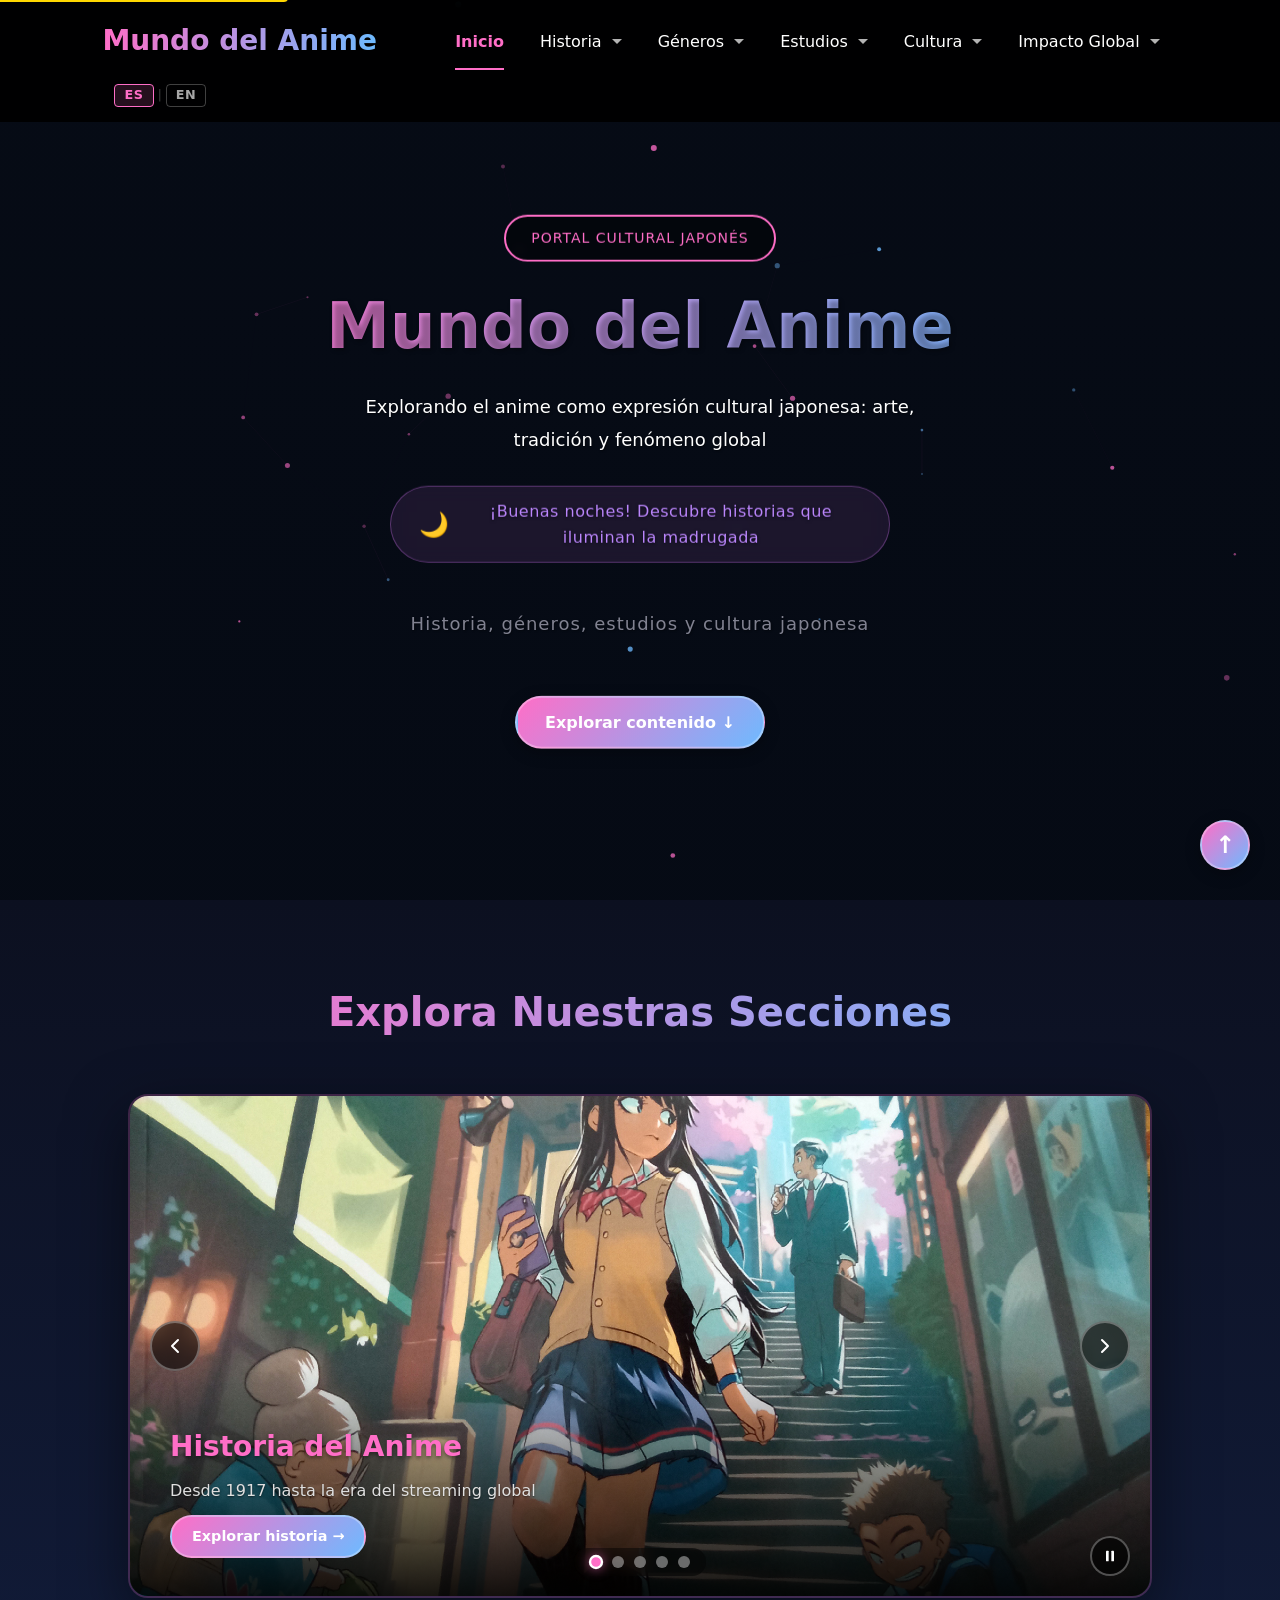
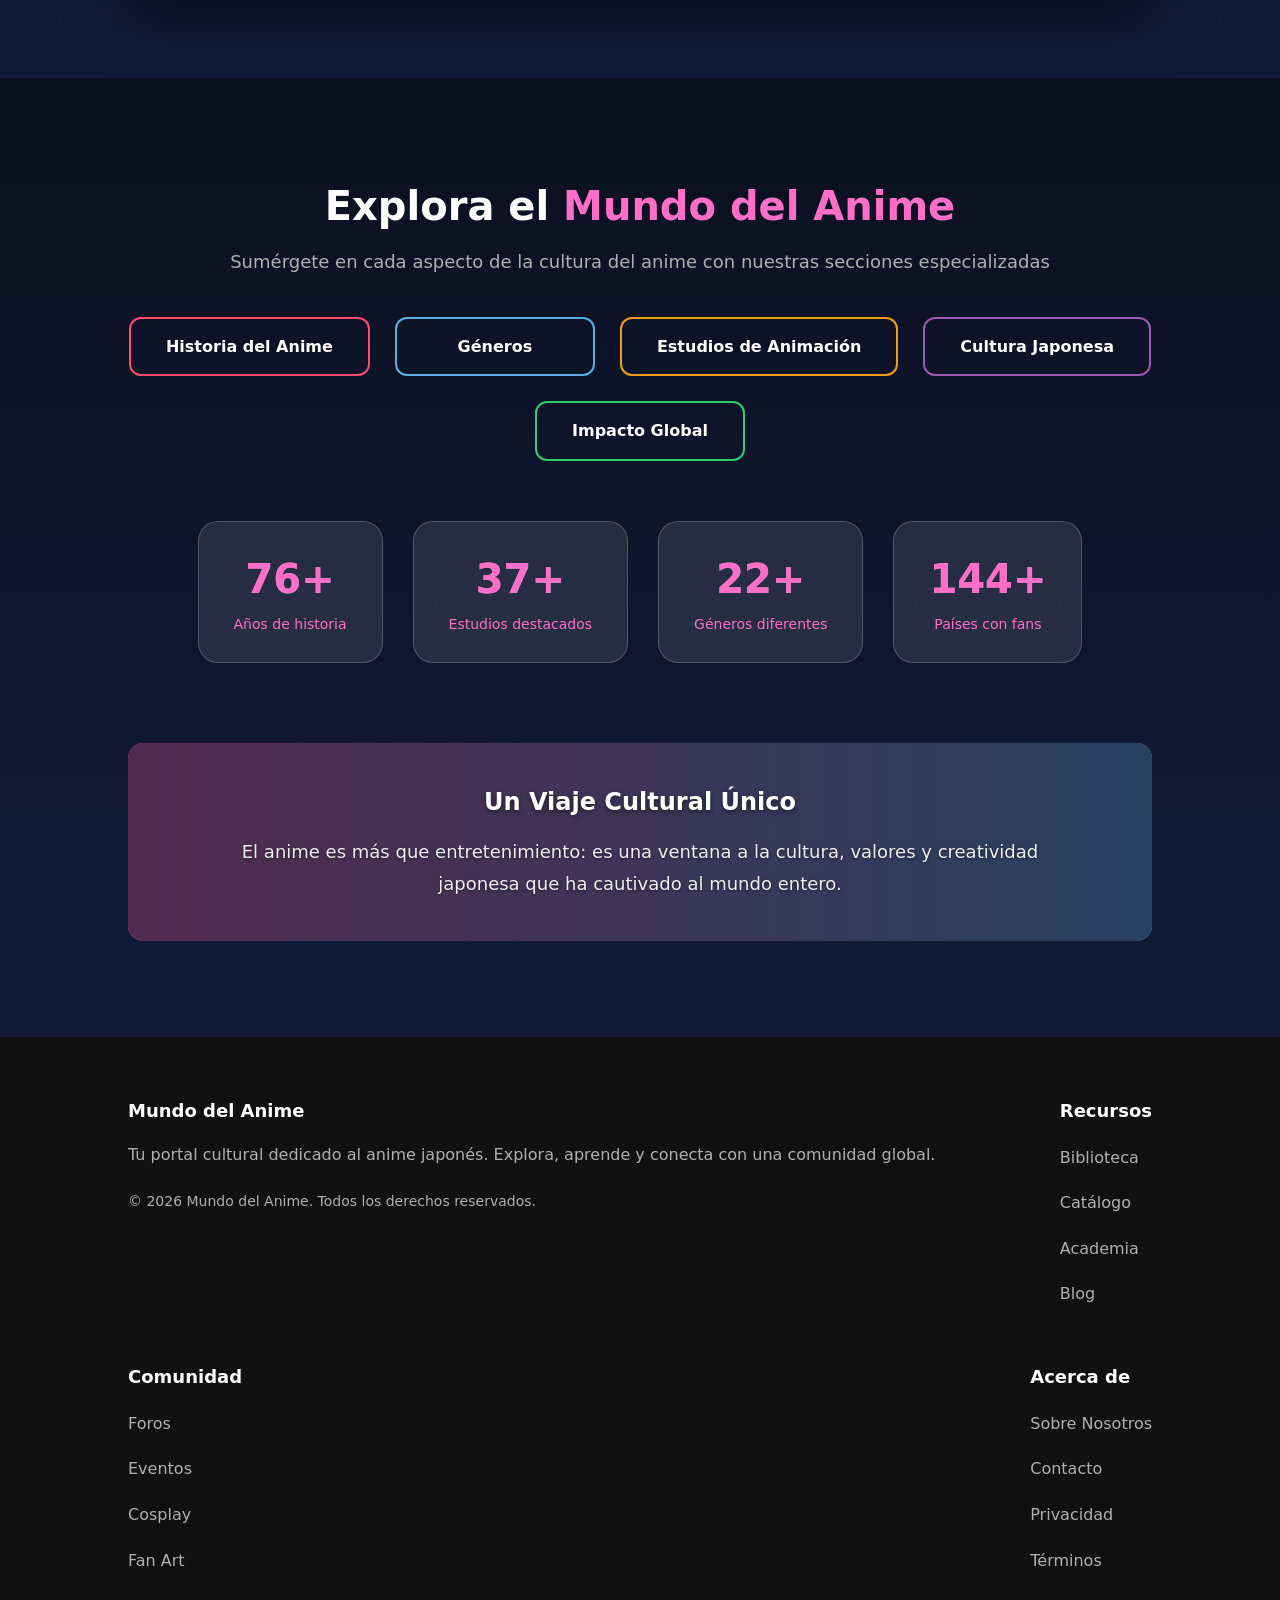
==== commit 5c8bbd40: "Add files via upload" ====
--- a/HTML/index.html
+++ b/HTML/index.html
@@ -7,9 +7,9 @@
     <title>Mundo del Anime - Portal Cultural Japonés</title>
     <link rel="preconnect" href="https://fonts.googleapis.com">
     <link rel="preconnect" href="https://fonts.gstatic.com" crossorigin>
-    <link rel="stylesheet" href="../CSS/estilos.css">
-    <link rel="stylesheet" href="../CSS/dropdown.css">
-    <link rel="stylesheet" href="../CSS/lang-selector.css">
+    <link rel="stylesheet" href="/CSS/estilos.css">
+    <link rel="stylesheet" href="/CSS/dropdown.css">
+    <link rel="stylesheet" href="/CSS/lang-selector.css">
 </head>
 <body class="pagina-index">
     <a href="#main-content" class="skip-link">Saltar al contenido principal</a>
